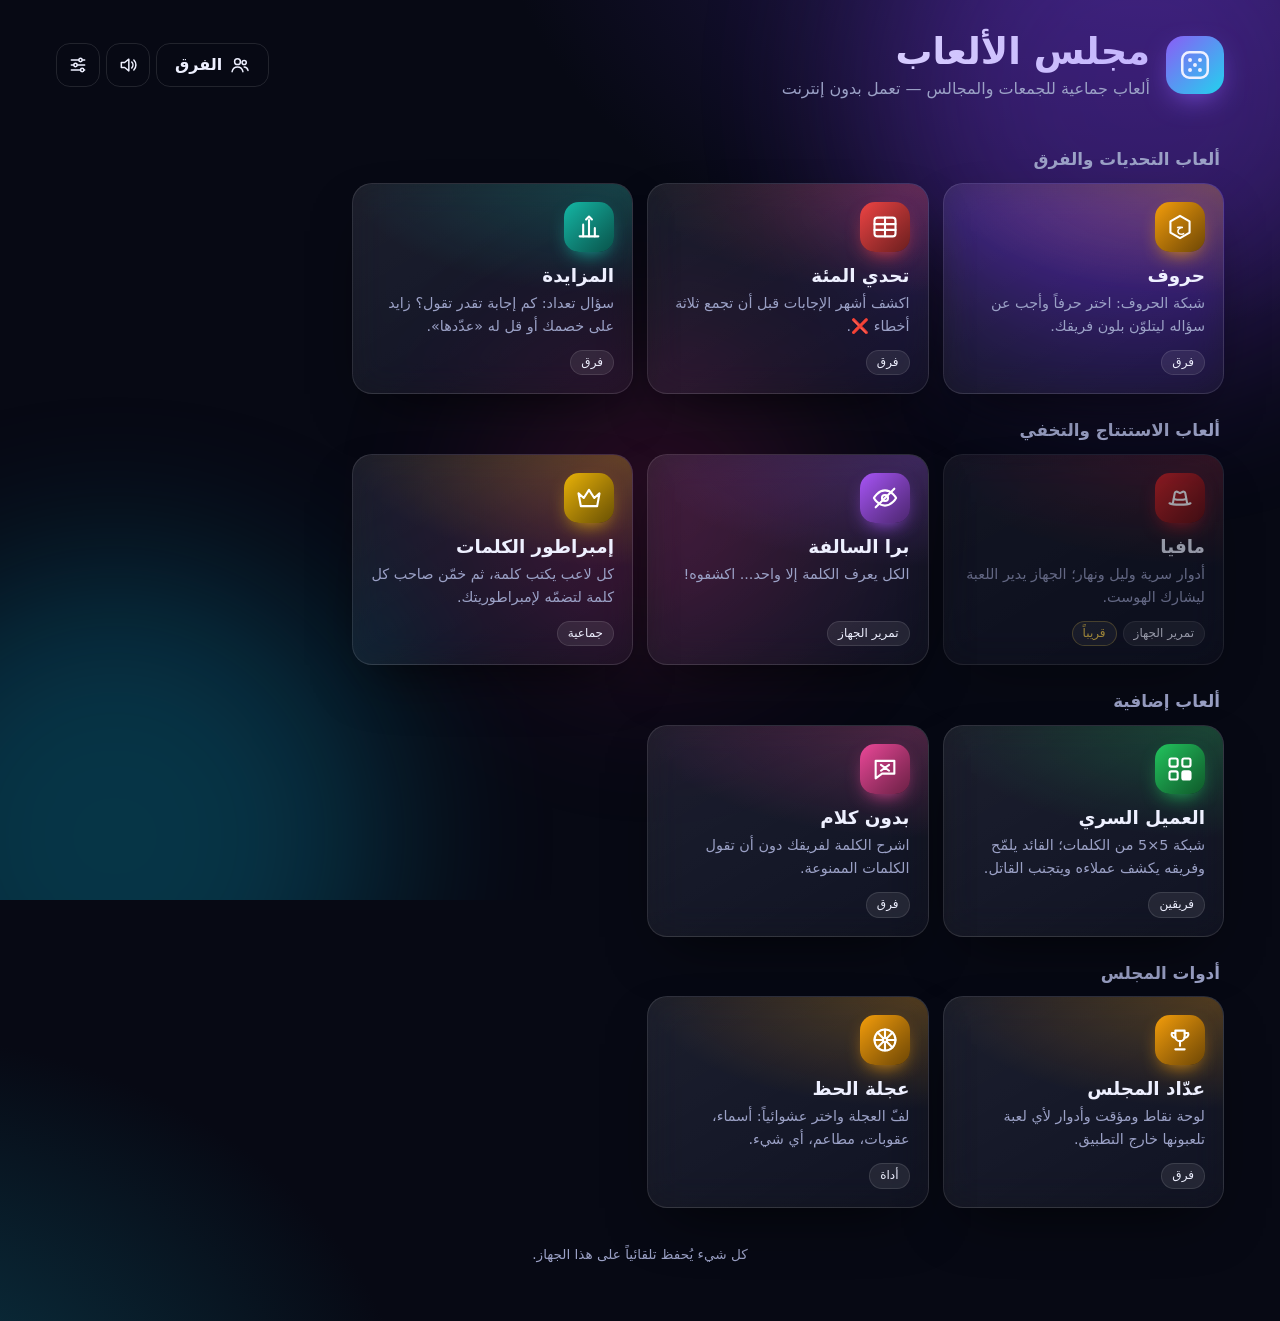
==== index.html @ de4f0d35 "المرحلة 10: التلميع النهائي — دمج كل الألعاب، PWA للعمل بدون إنترنت، أيقونات، حذف تحدي الصور، README" ====
<!doctype html>
<html lang="ar" dir="rtl">
<head>
<meta charset="utf-8">
<meta name="viewport" content="width=device-width,initial-scale=1,viewport-fit=cover">
<meta name="theme-color" content="#070914">
<title>مجلس الألعاب</title>
<link rel="manifest" href="manifest.webmanifest">
<link rel="icon" type="image/svg+xml" href="icons/icon.svg">
<link rel="apple-touch-icon" href="icons/apple-touch-icon.png">
<meta name="apple-mobile-web-app-capable" content="yes">
<meta name="mobile-web-app-capable" content="yes">
<meta name="apple-mobile-web-app-title" content="مجلس الألعاب">
<meta name="apple-mobile-web-app-status-bar-style" content="black-translucent">
<link rel="stylesheet" href="css/style.css">
</head>
<body>
<div class="bg" aria-hidden="true"><span class="blob b1"></span><span class="blob b2"></span><span class="blob b3"></span></div>
<main id="view"></main>
<div id="modals"></div>
<div id="toasts" aria-live="polite"></div>
<noscript><p style="padding:24px">يجب تفعيل JavaScript لتشغيل مجلس الألعاب.</p></noscript>

<!-- النواة: الترتيب مهم -->
<script src="js/core/utils.js"></script>
<script src="js/core/icons.js"></script>
<script src="js/core/store.js"></script>
<script src="js/core/audio.js"></script>
<script src="js/core/ui.js"></script>
<script src="js/core/bank.js"></script>
<script src="js/core/timer.js"></script>
<script src="js/core/teams.js"></script>
<script src="js/core/registry.js"></script>

<!-- البيانات (js/data) ثم الألعاب: الكتالوج أولاً ثم ملف كل لعبة -->
<script src="js/games/catalog.js"></script>
<script src="js/games/counter.js"></script>
<script src="js/data/huroof.js"></script>
<script src="js/data/huroof-1.js"></script>
<script src="js/data/huroof-2.js"></script>
<script src="js/data/huroof-3.js"></script>
<script src="js/data/huroof-4.js"></script>
<script src="js/data/huroof-5.js"></script>
<script src="js/data/huroof-6.js"></script>
<script src="js/games/huroof.js"></script>
<script src="js/data/feud.js"></script>
<script src="js/games/feud.js"></script>
<script src="js/data/codenames.js"></script>
<script src="js/games/codenames.js"></script>
<script src="js/games/emperor.js"></script>
<script src="js/data/outsider.js"></script>
<script src="js/games/outsider.js"></script>
<script src="js/data/taboo.js"></script>
<script src="js/games/taboo.js"></script>
<script src="js/data/bid.js"></script>
<script src="js/games/bid.js"></script>
<script src="js/games/wheel.js"></script>

<!-- التشغيل: دائماً في الأخير -->
<script src="js/app.js"></script>
</body>
</html>
---- css/style.css ----
/* ===== مجلس الألعاب — تصميم داكن زجاجي، RTL ===== */
:root {
  --bg: #070914; --glass: rgba(255,255,255,.045); --glass-2: rgba(255,255,255,.09);
  --brd: rgba(255,255,255,.11); --brd-2: rgba(255,255,255,.22);
  --text: #eef0ff; --muted: #9ba1c6; --accent: #8b5cf6; --accent-2: #22d3ee;
  --danger: #f43f5e; --ok: #22c55e; --warn: #f59e0b;
  --r: 20px; --r-sm: 12px; --shadow: 0 24px 60px -24px rgba(0,0,0,.75);
  --blur: saturate(160%) blur(18px); --ease: cubic-bezier(.2,.8,.2,1);
  font-family: "Segoe UI", "Noto Kufi Arabic", "Noto Sans Arabic", "Geeza Pro", Tahoma, system-ui, sans-serif;
  color-scheme: dark;
}
* { box-sizing: border-box; }
html, body { margin: 0; min-height: 100%; }
body {
  background: radial-gradient(1100px 760px at 90% -10%, #2a1b5c 0%, transparent 60%),
              radial-gradient(900px 700px at -10% 110%, #0b3a4a 0%, transparent 60%), var(--bg);
  color: var(--text); line-height: 1.6; overflow-x: hidden; -webkit-tap-highlight-color: transparent;
}
h1, h2, h3 { margin: 0; line-height: 1.3; }
p { margin: 0; }
.muted { color: var(--muted); }
.small { font-size: .85rem; }
.row { display: flex; gap: 10px; align-items: center; }
.wrap { flex-wrap: wrap; }
.ic { width: 1.25em; height: 1.25em; flex: none; }

/* خلفية متحركة */
.bg { position: fixed; inset: 0; z-index: -1; overflow: hidden; pointer-events: none; }
.blob { position: absolute; width: 42vmax; height: 42vmax; border-radius: 50%; filter: blur(90px); opacity: .32; animation: float 24s var(--ease) infinite alternate; }
.b1 { background: #7c3aed; top: -14vmax; right: -10vmax; }
.b2 { background: #0891b2; bottom: -16vmax; left: -12vmax; animation-delay: -8s; }
.b3 { background: #db2777; top: 38%; left: 38%; width: 26vmax; height: 26vmax; opacity: .16; animation-delay: -14s; }
@keyframes float { to { transform: translate(5vmax, 4vmax) scale(1.12); } }

#view { max-width: 1200px; margin: 0 auto; padding: max(16px, env(safe-area-inset-top)) 16px 56px; }
.view { animation: viewIn .45s var(--ease); }
@keyframes viewIn { from { opacity: 0; transform: translateY(14px); } }

.glass {
  background: linear-gradient(150deg, var(--glass-2), var(--glass));
  border: 1px solid var(--brd); border-radius: var(--r);
  backdrop-filter: var(--blur); -webkit-backdrop-filter: var(--blur); box-shadow: var(--shadow);
}

/* أزرار */
.btn {
  display: inline-flex; align-items: center; justify-content: center; gap: 8px;
  min-height: 44px; padding: 0 18px; border-radius: 14px; border: 1px solid var(--brd);
  background: rgba(255,255,255,.07); color: var(--text); font: inherit; font-weight: 600; cursor: pointer;
  transition: transform .15s var(--ease), background .2s, border-color .2s, box-shadow .2s; user-select: none;
}
.btn:hover { background: rgba(255,255,255,.12); border-color: var(--brd-2); }
.btn:active { transform: scale(.96); }
.btn:focus-visible, .input:focus-visible, .switch:focus-visible { outline: 2px solid var(--accent-2); outline-offset: 2px; }
.btn.primary { background: linear-gradient(135deg, var(--accent), #6366f1); border-color: transparent; box-shadow: 0 8px 24px -10px var(--accent); }
.btn.primary:hover { filter: brightness(1.1); }
.btn.danger { background: linear-gradient(135deg, var(--danger), #be123c); border-color: transparent; }
.btn.ghost { background: transparent; }
.btn.ghost:hover { background: rgba(255,255,255,.08); }
.danger-text { color: #fda4af; }
.btn.icon { padding: 0; width: 44px; }
.btn.sm { min-height: 36px; }
.btn.icon.sm { width: 36px; border-radius: 11px; }
.btn[disabled] { opacity: .45; pointer-events: none; }

/* حقول */
.input {
  width: 100%; min-height: 44px; padding: 0 14px; border-radius: 12px; border: 1px solid var(--brd);
  background: rgba(0,0,0,.25); color: var(--text); font: inherit; transition: border-color .2s;
}
.input:focus { border-color: var(--accent); outline: none; }
select.input, .move-select { cursor: pointer; }
option { background: #151832; color: var(--text); }
.field { display: flex; align-items: center; justify-content: space-between; gap: 14px; padding: 12px 0; border-bottom: 1px solid var(--brd); }
.field-label { display: flex; flex-direction: column; }
.stepper { display: flex; align-items: center; gap: 6px; }
.input.num { width: 84px; text-align: center; padding: 0 6px; -moz-appearance: textfield; }
.input.num::-webkit-inner-spin-button { -webkit-appearance: none; }
.range { width: 160px; accent-color: var(--accent); }
.switch { width: 54px; height: 30px; border-radius: 30px; border: 1px solid var(--brd); background: rgba(255,255,255,.1); position: relative; cursor: pointer; transition: background .25s; flex: none; }
.switch span { position: absolute; top: 3px; right: 3px; width: 22px; height: 22px; border-radius: 50%; background: #fff; transition: transform .25s var(--ease); }
.switch.on { background: var(--accent); }
.switch.on span { transform: translateX(-24px); }

/* الرئيسية */
.hero { display: flex; align-items: center; gap: 16px; padding: 12px 0 22px; flex-wrap: wrap; }
.brand-mark { width: 58px; height: 58px; border-radius: 18px; display: grid; place-items: center; background: linear-gradient(135deg, var(--accent), var(--accent-2)); box-shadow: 0 10px 30px -10px var(--accent); }
.brand-mark .ic { width: 34px; height: 34px; }
.hero-text { flex: 1; min-width: 200px; }
.hero h1 { font-size: clamp(1.6rem, 4vw, 2.3rem); background: linear-gradient(90deg, #fff, #c4b5fd); -webkit-background-clip: text; background-clip: text; color: transparent; }
.hero-actions { display: flex; gap: 6px; }

.resume { display: flex; align-items: center; gap: 14px; padding: 14px 16px; margin-bottom: 8px; flex-wrap: wrap; border-color: color-mix(in srgb, var(--gc) 55%, transparent); animation: glow 2.6s ease-in-out infinite; }
@keyframes glow { 50% { box-shadow: 0 0 0 1px color-mix(in srgb, var(--gc) 40%, transparent), 0 10px 40px -12px var(--gc); } }
.resume-icon { width: 46px; height: 46px; border-radius: 14px; display: grid; place-items: center; background: color-mix(in srgb, var(--gc) 30%, transparent); color: #fff; }
.resume-icon .ic { width: 26px; height: 26px; }
.resume-text { flex: 1; display: flex; flex-direction: column; min-width: 140px; }
.resume-text small { color: var(--muted); }
.resume-text b { font-size: 1.15rem; }
.resume-actions { display: flex; gap: 8px; }

.cat-title { font-size: 1.05rem; color: var(--muted); margin: 26px 4px 12px; font-weight: 600; }
.game-grid { display: grid; grid-template-columns: repeat(auto-fill, minmax(250px, 1fr)); gap: 14px; }
.game-card {
  position: relative; display: flex; flex-direction: column; gap: 12px; padding: 18px; text-align: right;
  color: var(--text); font: inherit; cursor: pointer; overflow: hidden;
  transition: transform .25s var(--ease), border-color .25s, box-shadow .25s;
}
.game-card::before { content: ""; position: absolute; inset: 0; background: radial-gradient(400px 160px at 100% 0%, color-mix(in srgb, var(--gc) 26%, transparent), transparent 70%); pointer-events: none; }
.game-card:hover { transform: translateY(-4px); border-color: color-mix(in srgb, var(--gc) 60%, transparent); box-shadow: 0 20px 50px -20px var(--gc); }
.game-card.soon { opacity: .62; }
.game-card.soon:hover { transform: none; box-shadow: var(--shadow); }
.game-card.is-active { border-color: var(--gc); }
.gc-icon { width: 50px; height: 50px; border-radius: 15px; display: grid; place-items: center; background: linear-gradient(135deg, var(--gc), color-mix(in srgb, var(--gc) 45%, #000)); box-shadow: 0 8px 20px -8px var(--gc); position: relative; }
.gc-icon .ic { width: 28px; height: 28px; color: #fff; }
.gc-body { position: relative; }
.gc-body h3 { font-size: 1.15rem; margin-bottom: 4px; }
.gc-body p { color: var(--muted); font-size: .9rem; }
.gc-tags { display: flex; gap: 6px; margin-top: auto; position: relative; }
.tag { font-size: .75rem; padding: 2px 10px; border-radius: 20px; background: rgba(255,255,255,.08); border: 1px solid var(--brd); }
.tag.soon { color: #fcd34d; border-color: rgba(252,211,77,.35); }
.tag.live { color: #86efac; border-color: rgba(134,239,172,.4); }
.foot { text-align: center; margin-top: 36px; font-size: .85rem; }

/* غلاف اللعبة */
.game-bar { display: flex; align-items: center; gap: 10px; padding: 8px; position: sticky; top: 8px; z-index: 20; margin-bottom: 16px; }
.gb-title { display: flex; align-items: center; gap: 10px; flex: 1; min-width: 0; }
.gb-title b { font-size: 1.1rem; white-space: nowrap; overflow: hidden; text-overflow: ellipsis; }
.gb-icon { width: 36px; height: 36px; border-radius: 11px; display: grid; place-items: center; background: var(--gc); flex: none; }
.gb-icon .ic { color: #fff; }
.gb-actions { display: flex; gap: 4px; }
.notice { padding: 28px; text-align: center; display: flex; flex-direction: column; align-items: center; gap: 14px; }

/* النوافذ */
.modal-backdrop { position: fixed; inset: 0; z-index: 100; display: grid; place-items: center; padding: 16px; background: rgba(3,4,12,.6); backdrop-filter: blur(6px); -webkit-backdrop-filter: blur(6px); opacity: 0; transition: opacity .25s; }
.modal-backdrop.show { opacity: 1; }
.modal { width: min(560px, 100%); max-height: calc(100dvh - 32px); display: flex; flex-direction: column; background: linear-gradient(150deg, rgba(30,32,62,.92), rgba(16,18,38,.92)); transform: translateY(16px) scale(.97); transition: transform .3s var(--ease); }
.modal-backdrop.show .modal { transform: none; }
.modal.sm { width: min(420px, 100%); }
.modal.lg { width: min(920px, 100%); }
.modal-head { display: flex; align-items: center; justify-content: space-between; gap: 10px; padding: 14px 18px 8px; }
.modal-head h3 { font-size: 1.15rem; }
.modal-body { padding: 6px 18px 16px; overflow-y: auto; }
.modal-foot { display: flex; gap: 8px; justify-content: flex-start; padding: 12px 18px 16px; border-top: 1px solid var(--brd); }
.confirm-msg { font-size: 1.02rem; }
.danger-zone { display: flex; align-items: center; justify-content: space-between; gap: 14px; margin-top: 16px; padding: 14px; border-radius: 14px; border: 1px solid rgba(244,63,94,.35); background: rgba(244,63,94,.07); }
.danger-zone.soft { border-color: rgba(255,255,255,.14); background: rgba(255,255,255,.04); }

/* تنبيهات */
#toasts { position: fixed; bottom: max(18px, env(safe-area-inset-bottom)); left: 50%; transform: translateX(-50%); z-index: 300; display: flex; flex-direction: column; gap: 8px; align-items: center; pointer-events: none; }
.toast { padding: 10px 18px; border-radius: 14px; background: rgba(24,26,52,.95); border: 1px solid var(--brd); box-shadow: var(--shadow); opacity: 0; transform: translateY(10px); transition: all .3s var(--ease); }
.toast.show { opacity: 1; transform: none; }
.toast.error { border-color: rgba(244,63,94,.6); }

/* إدارة الفرق */
.hint { padding: 10px 14px; border-radius: 12px; background: rgba(139,92,246,.12); border: 1px solid rgba(139,92,246,.35); margin-bottom: 12px; }
.hint.warn { background: rgba(245,158,11,.1); border-color: rgba(245,158,11,.4); }
.team-grid { display: grid; grid-template-columns: repeat(auto-fill, minmax(250px, 1fr)); gap: 12px; margin-bottom: 14px; }
.team-card { border-radius: 16px; padding: 12px; border: 1px solid color-mix(in srgb, var(--tc) 45%, transparent); background: linear-gradient(160deg, color-mix(in srgb, var(--tc) 16%, transparent), rgba(255,255,255,.02)); transition: box-shadow .2s, transform .2s; }
.team-card.drop { box-shadow: 0 0 0 2px var(--tc); transform: scale(1.01); }
.team-head { display: flex; gap: 8px; align-items: center; }
.swatch { position: relative; width: 40px; height: 40px; border-radius: 12px; background: var(--tc); flex: none; cursor: pointer; border: 2px solid rgba(255,255,255,.35); }
.swatch input { position: absolute; inset: 0; opacity: 0; width: 100%; height: 100%; cursor: pointer; }
.team-name { font-weight: 700; }
.color-dots { display: flex; gap: 6px; flex-wrap: wrap; margin: 10px 0; }
.dot { width: 22px; height: 22px; border-radius: 50%; border: 2px solid transparent; cursor: pointer; padding: 0; transition: transform .15s; }
.dot:hover { transform: scale(1.15); }
.dot.on { border-color: #fff; }
.players { display: flex; flex-wrap: wrap; gap: 6px; min-height: 34px; margin-bottom: 10px; }
.player-chip { display: inline-flex; align-items: center; gap: 4px; padding: 3px 4px 3px 10px; padding-inline-start: 12px; border-radius: 20px; background: rgba(0,0,0,.3); border: 1px solid var(--brd); cursor: grab; animation: viewIn .25s var(--ease); }
.player-chip .x { background: none; border: 0; color: var(--muted); cursor: pointer; display: grid; place-items: center; padding: 2px; }
.player-chip .x:hover { color: var(--danger); }
.move-select { background: rgba(255,255,255,.08); color: var(--text); border: 1px solid var(--brd); border-radius: 10px; font: inherit; font-size: .75rem; padding: 2px 4px; }
.empty { color: var(--muted); font-size: .85rem; }
.add-row { display: flex; gap: 6px; }

/* لوحة النقاط */
.scoreboard { display: grid; grid-template-columns: repeat(auto-fit, minmax(180px, 1fr)); gap: 12px; }
.score-card { padding: 16px; text-align: center; position: relative; overflow: hidden; transition: transform .3s var(--ease), box-shadow .3s; }
.score-card::after { content: ""; position: absolute; inset: 0 0 auto 0; height: 5px; background: var(--tc); }
.score-card.active { transform: translateY(-4px); border-color: var(--tc); box-shadow: 0 18px 44px -18px var(--tc); }
.sc-name { font-weight: 700; font-size: 1.1rem; }
.sc-score { font-size: clamp(2.4rem, 7vw, 3.6rem); font-weight: 800; line-height: 1.15; font-variant-numeric: tabular-nums; }
.sc-btns { display: flex; gap: 8px; justify-content: center; }
.sc-players { color: var(--muted); font-size: .8rem; margin-top: 8px; }

/* المؤقت */
.timer { display: flex; align-items: center; gap: 10px; }
.t-face { position: relative; width: 78px; height: 78px; }
.t-ring { width: 100%; height: 100%; transform: rotate(-90deg); }
.t-ring circle { fill: none; stroke-width: 5; }
.t-bg { stroke: rgba(255,255,255,.1); }
.t-fg { stroke: var(--accent-2); stroke-linecap: round; transition: stroke-dashoffset .2s linear, stroke .3s; }
.t-text { position: absolute; inset: 0; display: grid; place-items: center; font-weight: 800; font-size: 1.15rem; font-variant-numeric: tabular-nums; direction: ltr; }
.t-btns { display: flex; flex-direction: column; gap: 4px; }
.timer.warn .t-fg { stroke: var(--warn); }
.timer.warn .t-text { color: var(--warn); animation: pulse .5s ease-in-out infinite alternate; }
.timer.ended .t-fg { stroke: var(--danger); }
.timer.ended .t-text { color: var(--danger); }
@keyframes pulse { to { transform: scale(1.12); } }

/* عدّاد المجلس */
.counter-top { display: flex; align-items: center; justify-content: space-between; gap: 16px; padding: 14px 18px; margin-bottom: 14px; flex-wrap: wrap; }
.turn-info { display: flex; flex-direction: column; }
.turn-team { font-size: 1.2rem; }
.turn-team b { color: var(--tc); }

/* ملء الشاشة */
.pseudo-fs { position: fixed !important; inset: 0; z-index: 90; overflow: auto; background: var(--bg); }
.lightbox { position: fixed; inset: 0; z-index: 250; background: rgba(0,0,0,.94); display: grid; place-items: center; animation: viewIn .25s var(--ease); }
.lb-content { max-width: 100%; max-height: 100%; padding: 16px; display: grid; place-items: center; }
.lb-content img, .lb-content svg { max-width: 96vw; max-height: 92vh; object-fit: contain; }
.lb-close { position: absolute; top: 14px; left: 14px; z-index: 2; }

/* الجوال */
@media (max-width: 640px) {
  .gb-actions .btn span { display: none; }
  .gb-actions .btn:not(.icon) { padding: 0; width: 44px; }
  .resume-actions { width: 100%; }
  .resume-actions .btn { flex: 1; }
  .hero-actions { width: 100%; justify-content: flex-start; }
  .danger-zone { flex-direction: column; align-items: stretch; }
}
@media (prefers-reduced-motion: reduce) {
  *, *::before, *::after { animation: none !important; transition: none !important; }
}

/* ===== حروف ===== */
.hx-top { display: flex; align-items: center; justify-content: space-between; gap: 12px; padding: 12px 16px; margin-bottom: 10px; flex-wrap: wrap; }
.hx-counts { display: flex; flex-wrap: wrap; gap: 8px; align-items: center; }
.hx-chip { display: inline-flex; align-items: center; gap: 6px; padding: 3px 12px; border-radius: 999px; border: 1px solid var(--tc); background: var(--glass-2); font-weight: 600; }
.hx-chip i { width: 10px; height: 10px; border-radius: 50%; background: var(--tc); }
.hx-guide { text-align: center; margin: 0 0 6px; }
.hx-wrap { display: flex; justify-content: center; margin: 6px 0 22px; }
.hx-board {
  --w: clamp(38px, min(calc((100vw - 80px) / (var(--cols) + .5)), calc((100vh - 300px) / var(--vf))), 124px);
  --hh: calc(var(--w) * 1.1547); --g: 5px;
  padding: 16px 20px; border-radius: 22px; transition: border-color .3s;
}
.hx-board.two { border-top: 7px solid var(--t1); border-bottom: 7px solid var(--t1); border-left: 7px solid var(--t2); border-right: 7px solid var(--t2); }
.hx-row { display: flex; gap: var(--g); margin-bottom: calc(var(--hh) * -.25 + var(--g)); }
.hx-row:last-child { margin-bottom: 0; }
.hx-row.odd { margin-inline-start: calc(var(--w) / 2 + var(--g) / 2); }
.hx, .hx-big { clip-path: polygon(50% 0, 100% 25%, 100% 75%, 50% 100%, 0 75%, 0 25%); }
.hx {
  position: relative; width: var(--w); height: var(--hh); flex: none; border: 0; padding: 0; cursor: pointer; font: inherit;
  background: var(--brd-2); display: grid; place-items: center; transition: transform .2s var(--ease), filter .2s;
}
.hx::before {
  content: ''; position: absolute; inset: 2px; clip-path: inherit; transition: background .35s var(--ease);
  background: var(--fill, linear-gradient(160deg, #2a2e56, #14162b));
}
.hx span { position: relative; font-weight: 800; font-size: calc(var(--w) * .42); color: var(--fg, var(--text)); }
.hx:hover, .hx:focus-visible { transform: scale(1.07); filter: brightness(1.18); outline: none; }
.hx.owned { background: rgba(255,255,255,.55); }
.hx-sub { text-align: center; margin-bottom: 10px; font-size: 1.05rem; color: var(--muted); }
.hx-q { display: grid; gap: 14px; justify-items: center; text-align: center; }
.hx-big { width: 84px; height: 97px; display: grid; place-items: center; font-size: 2.6rem; font-weight: 800;
  background: var(--fill, linear-gradient(160deg, var(--accent), var(--accent-2))); color: var(--fg, #fff); transition: background .3s; }
.hx-cat { font-size: .8rem; padding: 2px 12px; border-radius: 999px; background: var(--glass-2); border: 1px solid var(--brd-2); color: var(--muted); margin-bottom: -6px; }
.hx-qtext { font-size: clamp(1.15rem, 2.8vw, 1.7rem); font-weight: 600; line-height: 1.7; max-width: 34ch; }
.hx-ans b { display: block; font-size: 1.45rem; color: var(--accent-2); animation: hxIn .35s var(--ease); }
.hx-tools { justify-content: center; }
.hx-pick { display: grid; gap: 8px; width: 100%; }
.hx-teams { display: flex; flex-wrap: wrap; gap: 8px; justify-content: center; }
.hx-teams.col { flex-direction: column; }
.hx-team { border-color: transparent; font-weight: 700; min-width: 110px; justify-content: center; }
.hx-team.on { outline: 3px solid #fff; outline-offset: 2px; }
@keyframes hxIn { from { opacity: 0; transform: translateY(6px); } to { opacity: 1; transform: none; } }
/* ===== تحدي المئة ===== */
.fd-top { display: flex; align-items: center; justify-content: space-between; gap: 12px; padding: 12px 16px; margin-bottom: 10px; flex-wrap: wrap; }
.fd-mult { padding: 2px 12px; border-radius: 999px; background: linear-gradient(135deg, var(--warn), #ef4444); font-weight: 800; }
.fd-pool b { font-size: 1.3rem; color: var(--accent-2); font-variant-numeric: tabular-nums; }
.fd-turn { display: flex; align-items: center; justify-content: center; gap: 10px; flex-wrap: wrap; margin-bottom: 12px; }
.fd-team { border-color: transparent; font-weight: 700; min-width: 100px; opacity: .55; }
.fd-team.on { opacity: 1; outline: 3px solid #fff; outline-offset: 2px; }
.fd-strikes { display: flex; gap: 6px; }
.fd-strikes span { width: 38px; height: 38px; display: grid; place-items: center; border-radius: 10px; border: 2px solid var(--brd-2); color: var(--brd-2); font-weight: 900; font-size: 1.2rem; }
.fd-strikes span.on { border-color: var(--danger); color: #fff; background: var(--danger); animation: hxIn .3s var(--ease); }
.fd-q { padding: 18px 20px; text-align: center; margin-bottom: 14px; border-top: 4px solid var(--tc); }
.fd-q p { font-size: clamp(1.2rem, 3vw, 1.9rem); font-weight: 700; }
.fd-board { display: grid; gap: 10px; max-width: 860px; margin: 0 auto 16px; }
.fd-board.cols2 { grid-template-columns: repeat(2, 1fr); grid-auto-flow: column; grid-template-rows: repeat(var(--rows), auto); }
.fd-card { height: 64px; padding: 0; border: 0; background: none; cursor: pointer; perspective: 800px; font: inherit; color: var(--text); }
.fd-in { position: relative; width: 100%; height: 100%; transition: transform .55s var(--ease); transform-style: preserve-3d; }
.fd-card.open .fd-in { transform: rotateX(180deg); }
.fd-front, .fd-back { position: absolute; inset: 0; display: flex; align-items: center; border-radius: 14px; backface-visibility: hidden; -webkit-backface-visibility: hidden; padding: 0 16px; gap: 10px; }
.fd-front { justify-content: center; background: linear-gradient(160deg, #2b2f5e, #161a36); border: 1px solid var(--brd-2); }
.fd-n { width: 38px; height: 38px; border-radius: 50%; display: grid; place-items: center; font-weight: 800; background: linear-gradient(135deg, var(--accent), #6366f1); }
.fd-peek { position: absolute; inset-inline-start: 12px; font-size: .78rem; color: var(--muted); opacity: .55; }
.fd-back { transform: rotateX(180deg); justify-content: space-between; background: linear-gradient(135deg, #0e7490, #1e3a8a); border: 1px solid rgba(34,211,238,.5); font-weight: 700; font-size: 1.15rem; }
.fd-back b { min-width: 46px; text-align: center; padding: 4px 8px; border-radius: 10px; background: rgba(0,0,0,.3); font-variant-numeric: tabular-nums; }
.fd-card:hover .fd-front { filter: brightness(1.2); }
.fd-tools { display: flex; align-items: center; justify-content: center; gap: 14px; flex-wrap: wrap; margin-bottom: 22px; }
.fd-ctrl { justify-content: center; }
.fd-ctrl .btn.danger { min-width: 140px; font-size: 1.1rem; }
.fd-steal { display: grid; gap: 10px; justify-items: center; text-align: center; padding: 14px 18px; }
.fd-bigx { position: fixed; inset: 0; z-index: 400; display: grid; place-items: center; font-size: clamp(5rem, 18vw, 12rem); pointer-events: none; animation: fdX 1.1s var(--ease) forwards; }
@keyframes fdX { 0% { opacity: 0; transform: scale(2); } 20% { opacity: 1; transform: scale(1); } 75% { opacity: 1; } 100% { opacity: 0; transform: scale(.9); } }
@media (max-width: 640px) {
  .fd-board.cols2 { grid-template-columns: 1fr; grid-auto-flow: row; grid-template-rows: none; }
  .fd-card { height: 54px; }
  .fd-strikes span { width: 32px; height: 32px; }
}
.fd-teams { display: flex; flex-wrap: wrap; gap: 8px; justify-content: center; }
.fd-sub { text-align: center; margin-bottom: 10px; font-size: 1.05rem; color: var(--muted); }
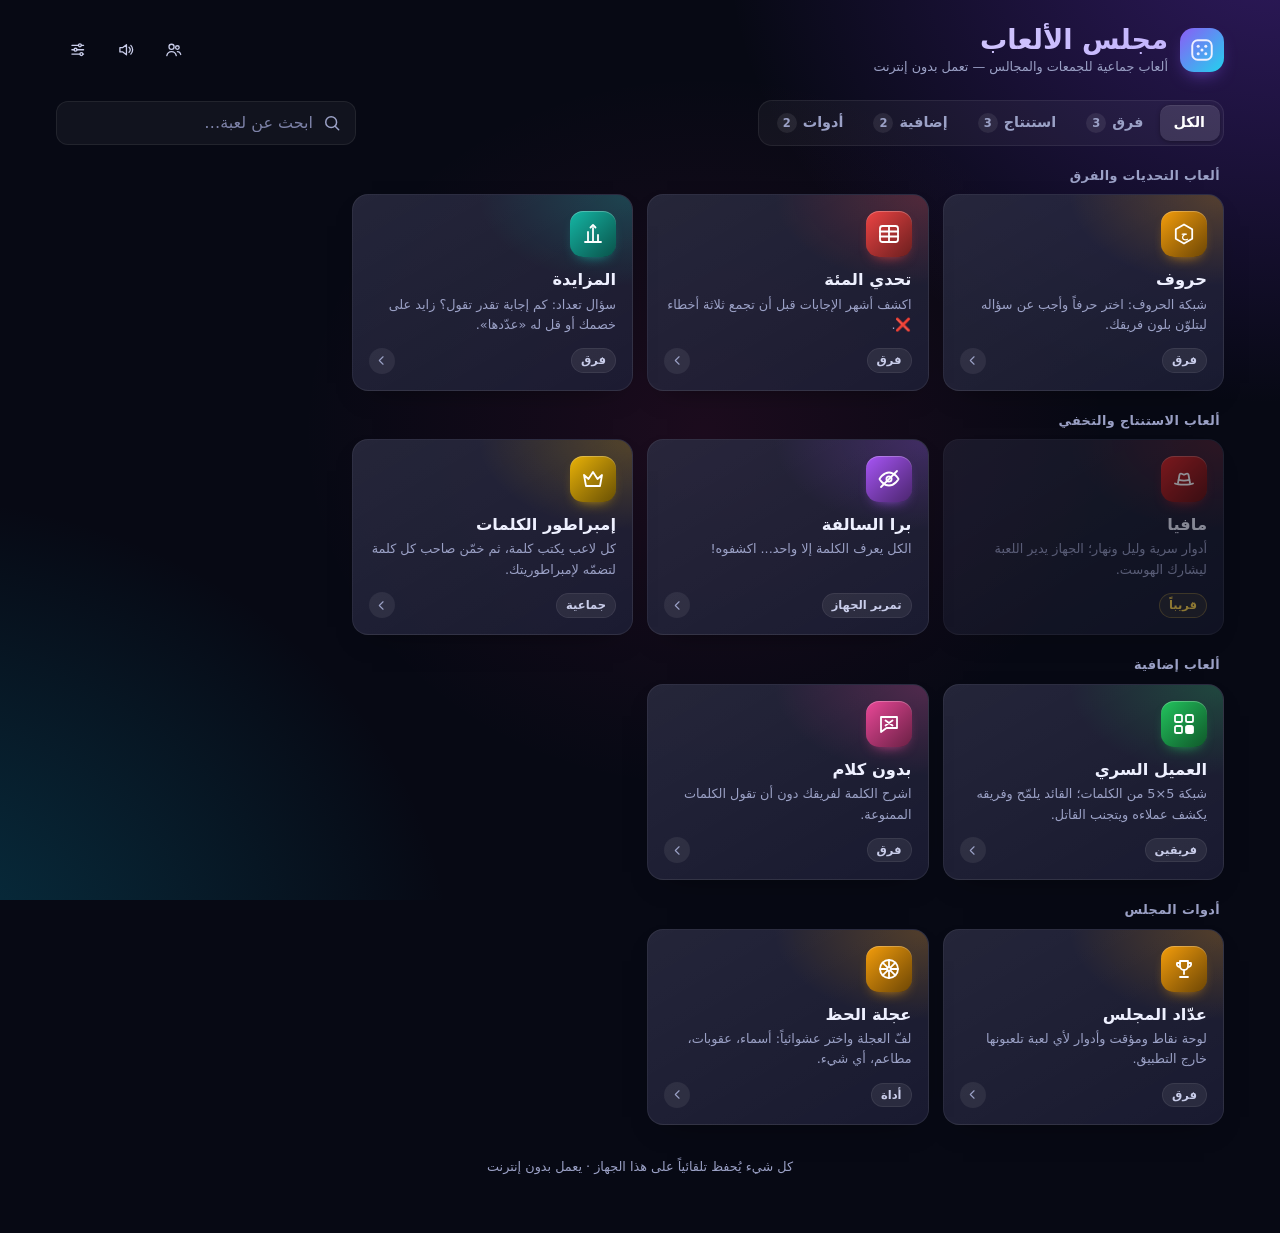
==== commit 6f4b3698: "Professional UI, huroof +700 questions, outsider teammates, rules.md - Phase 14: sliding-indicator t" ====
--- a/index.html
+++ b/index.html
@@ -42,6 +42,10 @@
 <script src="js/data/huroof-4.js"></script>
 <script src="js/data/huroof-5.js"></script>
 <script src="js/data/huroof-6.js"></script>
+<script src="js/data/huroof-7.js"></script>
+<script src="js/data/huroof-8.js"></script>
+<script src="js/data/huroof-9.js"></script>
+<script src="js/data/huroof-10.js"></script>
 <script src="js/games/huroof.js"></script>
 <script src="js/data/feud.js"></script>
 <script src="js/games/feud.js"></script>
--- a/css/style.css
+++ b/css/style.css
@@ -4,7 +4,8 @@
   --brd: rgba(255,255,255,.11); --brd-2: rgba(255,255,255,.22);
   --text: #eef0ff; --muted: #9ba1c6; --accent: #8b5cf6; --accent-2: #22d3ee;
   --danger: #f43f5e; --ok: #22c55e; --warn: #f59e0b;
-  --r: 20px; --r-sm: 12px; --shadow: 0 24px 60px -24px rgba(0,0,0,.75);
+  --r: 20px; --r-sm: 12px; --shadow: 0 12px 30px -20px rgba(0,0,0,.7);
+  --surface: rgba(22,24,48,.78); --surface-2: rgba(30,33,64,.92); --sep: rgba(255,255,255,.07); --fill: rgba(255,255,255,.045); --well: rgba(0,0,0,.28);
   --blur: saturate(160%) blur(18px); --ease: cubic-bezier(.2,.8,.2,1);
   font-family: "Segoe UI", "Noto Kufi Arabic", "Noto Sans Arabic", "Geeza Pro", Tahoma, system-ui, sans-serif;
   color-scheme: dark;
@@ -12,9 +13,9 @@
 * { box-sizing: border-box; }
 html, body { margin: 0; min-height: 100%; }
 body {
-  background: radial-gradient(1100px 760px at 90% -10%, #2a1b5c 0%, transparent 60%),
-              radial-gradient(900px 700px at -10% 110%, #0b3a4a 0%, transparent 60%), var(--bg);
+  background: var(--bg);
   color: var(--text); line-height: 1.6; overflow-x: hidden; -webkit-tap-highlight-color: transparent;
+  -webkit-font-smoothing: antialiased; -moz-osx-font-smoothing: grayscale; text-rendering: optimizeLegibility;
 }
 h1, h2, h3 { margin: 0; line-height: 1.3; }
 p { margin: 0; }
@@ -24,131 +25,213 @@
 .wrap { flex-wrap: wrap; }
 .ic { width: 1.25em; height: 1.25em; flex: none; }
 
-/* خلفية متحركة */
-.bg { position: fixed; inset: 0; z-index: -1; overflow: hidden; pointer-events: none; }
-.blob { position: absolute; width: 42vmax; height: 42vmax; border-radius: 50%; filter: blur(90px); opacity: .32; animation: float 24s var(--ease) infinite alternate; }
-.b1 { background: #7c3aed; top: -14vmax; right: -10vmax; }
-.b2 { background: #0891b2; bottom: -16vmax; left: -12vmax; animation-delay: -8s; }
-.b3 { background: #db2777; top: 38%; left: 38%; width: 26vmax; height: 26vmax; opacity: .16; animation-delay: -14s; }
-@keyframes float { to { transform: translate(5vmax, 4vmax) scale(1.12); } }
-
-#view { max-width: 1200px; margin: 0 auto; padding: max(16px, env(safe-area-inset-top)) 16px 56px; }
-.view { animation: viewIn .45s var(--ease); }
-@keyframes viewIn { from { opacity: 0; transform: translateY(14px); } }
+/* خلفية ثابتة (تدرجات بدون تمويه أو حركة = تمرير سلس) */
+.bg { position: fixed; inset: 0; z-index: -1; pointer-events: none;
+  background: radial-gradient(70vmax 60vmax at 100% -8%, rgba(124,58,237,.34), transparent 62%),
+              radial-gradient(70vmax 60vmax at -8% 108%, rgba(8,145,178,.30), transparent 62%),
+              radial-gradient(45vmax 40vmax at 55% 48%, rgba(219,39,119,.10), transparent 70%), var(--bg); }
+.blob { display: none; }
+
+#view { max-width: 1200px; margin: 0 auto; padding: max(12px, env(safe-area-inset-top)) max(16px, env(safe-area-inset-right)) 56px max(16px, env(safe-area-inset-left)); }
+.view { animation: viewIn .3s var(--ease); }
+@keyframes viewIn { from { opacity: 0; transform: translateY(8px); } }
 
 .glass {
-  background: linear-gradient(150deg, var(--glass-2), var(--glass));
-  border: 1px solid var(--brd); border-radius: var(--r);
-  backdrop-filter: var(--blur); -webkit-backdrop-filter: var(--blur); box-shadow: var(--shadow);
-}
-
-/* أزرار */
+  background: linear-gradient(150deg, rgba(255,255,255,.075), rgba(255,255,255,.03)), var(--surface);
+  border: 1px solid var(--brd); border-radius: var(--r); box-shadow: var(--shadow);
+}
+
+/* أزرار: أساسي / ثانوي / شفاف / خطر — ارتفاع 44 (و36 للصغير) */
 .btn {
   display: inline-flex; align-items: center; justify-content: center; gap: 8px;
-  min-height: 44px; padding: 0 18px; border-radius: 14px; border: 1px solid var(--brd);
-  background: rgba(255,255,255,.07); color: var(--text); font: inherit; font-weight: 600; cursor: pointer;
-  transition: transform .15s var(--ease), background .2s, border-color .2s, box-shadow .2s; user-select: none;
-}
-.btn:hover { background: rgba(255,255,255,.12); border-color: var(--brd-2); }
-.btn:active { transform: scale(.96); }
-.btn:focus-visible, .input:focus-visible, .switch:focus-visible { outline: 2px solid var(--accent-2); outline-offset: 2px; }
-.btn.primary { background: linear-gradient(135deg, var(--accent), #6366f1); border-color: transparent; box-shadow: 0 8px 24px -10px var(--accent); }
-.btn.primary:hover { filter: brightness(1.1); }
-.btn.danger { background: linear-gradient(135deg, var(--danger), #be123c); border-color: transparent; }
+  min-height: 44px; padding: 0 18px; border-radius: 12px; border: 1px solid rgba(255,255,255,.12);
+  background: rgba(255,255,255,.07); color: var(--text); font: inherit; font-size: .95rem; font-weight: 600; cursor: pointer;
+  transition: transform .15s var(--ease), background .15s, border-color .15s, color .15s, box-shadow .15s, filter .15s; user-select: none;
+}
+.btn .ic { width: 1.15em; height: 1.15em; }
+@media (hover: hover) { .btn:hover { background: rgba(255,255,255,.11); border-color: var(--brd-2); } }
+.btn:active { transform: scale(.97); }
+.btn:focus-visible, .input:focus-visible, .switch:focus-visible, .tab:focus-visible, .seg-btn:focus-visible, .game-card:focus-visible { outline: 2px solid var(--accent-2); outline-offset: 2px; }
+.btn.primary { background: var(--accent); border-color: transparent; color: #fff; box-shadow: inset 0 1px 0 rgba(255,255,255,.2), 0 6px 18px -8px rgba(139,92,246,.9); }
+@media (hover: hover) { .btn.primary:hover { background: var(--accent); filter: brightness(1.1); } }
+.btn.danger { background: var(--danger); border-color: transparent; color: #fff; box-shadow: inset 0 1px 0 rgba(255,255,255,.2); }
+@media (hover: hover) { .btn.danger:hover { background: var(--danger); filter: brightness(1.1); } }
 .btn.ghost { background: transparent; }
-.btn.ghost:hover { background: rgba(255,255,255,.08); }
-.danger-text { color: #fda4af; }
+@media (hover: hover) { .btn.ghost:hover { background: rgba(255,255,255,.07); } }
+.btn.icon.ghost { border-color: transparent; color: #c9cdea; }
+@media (hover: hover) { .btn.icon.ghost:hover { color: var(--text); } }
+.danger-text { color: #fb7185; }
+.btn.ghost.danger-text { border-color: transparent; }
+@media (hover: hover) { .btn.ghost.danger-text:hover { background: rgba(244,63,94,.12); } }
 .btn.icon { padding: 0; width: 44px; }
-.btn.sm { min-height: 36px; }
-.btn.icon.sm { width: 36px; border-radius: 11px; }
+.btn.sm { min-height: 36px; padding: 0 14px; font-size: .88rem; border-radius: 10px; }
+.btn.icon.sm { width: 36px; padding: 0; }
 .btn[disabled] { opacity: .45; pointer-events: none; }
 
 /* حقول */
 .input {
-  width: 100%; min-height: 44px; padding: 0 14px; border-radius: 12px; border: 1px solid var(--brd);
-  background: rgba(0,0,0,.25); color: var(--text); font: inherit; transition: border-color .2s;
-}
-.input:focus { border-color: var(--accent); outline: none; }
-select.input, .move-select { cursor: pointer; }
+  width: 100%; min-height: 44px; padding: 0 14px; border-radius: 12px; border: 1px solid rgba(255,255,255,.1);
+  background: var(--well); color: var(--text); font: inherit; transition: border-color .15s, box-shadow .15s;
+}
+.input::placeholder { color: #7d82a8; }
+.input:focus { border-color: var(--accent); box-shadow: 0 0 0 3px rgba(139,92,246,.25); outline: none; }
+select.input { cursor: pointer; appearance: none; -webkit-appearance: none; padding-inline: 14px 38px; font-weight: 600;
+  background: var(--well) url("data:image/svg+xml,%3Csvg xmlns='http://www.w3.org/2000/svg' width='14' height='14' viewBox='0 0 24 24' fill='none' stroke='%239ba1c6' stroke-width='2.5' stroke-linecap='round' stroke-linejoin='round'%3E%3Cpath d='M6 9l6 6 6-6'/%3E%3C/svg%3E") no-repeat left 13px center; }
+.move-select { cursor: pointer; }
 option { background: #151832; color: var(--text); }
-.field { display: flex; align-items: center; justify-content: space-between; gap: 14px; padding: 12px 0; border-bottom: 1px solid var(--brd); }
-.field-label { display: flex; flex-direction: column; }
-.stepper { display: flex; align-items: center; gap: 6px; }
-.input.num { width: 84px; text-align: center; padding: 0 6px; -moz-appearance: textfield; }
+
+/* الإعدادات: مجموعات بأسلوب القوائم المجمّعة */
+.settings { display: grid; gap: 22px; }
+.set-title { font-size: .74rem; font-weight: 700; color: var(--muted); letter-spacing: .03em; margin: 0 14px -15px; }
+.set-group { display: grid; border-radius: 14px; overflow: hidden; background: var(--fill); border: 1px solid var(--sep); }
+.field { position: relative; display: flex; align-items: center; justify-content: space-between; gap: 8px 16px; flex-wrap: wrap; min-height: 54px; padding: 11px 16px; margin: 0; transition: background .15s; }
+.field + .field::before { content: ""; position: absolute; top: 0; inset-inline: 16px 0; height: 1px; background: var(--sep); }
+.field.tap { cursor: pointer; }
+@media (hover: hover) { .field.tap:hover { background: rgba(255,255,255,.03); } }
+.field.stack { flex-direction: column; align-items: stretch; }
+.field.stack .field-label { flex: none; }
+.field.stack .seg { width: 100%; }
+.field.danger-row .field-label > span { color: #fb7185; }
+.field-label { display: flex; flex-direction: column; gap: 2px; flex: 1 1 180px; min-width: 0; }
+.field-label > span { font-weight: 600; font-size: .95rem; }
+.field-label small { font-size: .78rem; line-height: 1.55; }
+.field select.input { width: auto; min-width: 150px; max-width: 100%; min-height: 38px; border-radius: 10px; }
+.field > .input:not(select) { flex: 1 1 160px; }
+.settings .danger-zone { margin-top: 0; }
+
+/* مفتاح التشغيل */
+.switch { width: 50px; height: 30px; padding: 0; border-radius: 30px; border: 0; background: rgba(255,255,255,.16); position: relative; cursor: pointer; transition: background .2s; flex: none; }
+.switch span { position: absolute; top: 2px; right: 2px; width: 26px; height: 26px; border-radius: 50%; background: #fff; box-shadow: 0 2px 5px rgba(0,0,0,.35); transition: transform .22s var(--ease); }
+.switch.on { background: var(--accent); }
+.switch.on span { transform: translateX(-20px); }
+
+/* أزرار مجزّأة */
+.seg { display: inline-flex; flex: none; gap: 2px; padding: 3px; max-width: 100%; border-radius: 11px; background: var(--well); border: 1px solid rgba(255,255,255,.06); }
+.seg-btn { flex: 1 1 0; min-width: 0; min-height: 34px; padding: 0 12px; border: 0; border-radius: 8px; background: transparent; color: var(--muted); font: inherit; font-size: .88rem; font-weight: 600; cursor: pointer; white-space: nowrap; transition: background .2s, color .2s, box-shadow .2s; }
+@media (hover: hover) { .seg-btn:not(.on):hover { color: var(--text); } }
+.seg-btn.on { background: rgba(255,255,255,.15); color: #fff; box-shadow: 0 1px 4px rgba(0,0,0,.35), inset 0 1px 0 rgba(255,255,255,.08); }
+
+/* عدّاد +/− */
+.stepper { display: inline-flex; align-items: center; padding: 2px; border-radius: 11px; background: var(--well); border: 1px solid rgba(255,255,255,.06); }
+.stepper .btn { border: 0; background: transparent; min-height: 34px; width: 36px; border-radius: 9px; }
+@media (hover: hover) { .stepper .btn:hover { background: rgba(255,255,255,.1); } }
+.input.num { width: 84px; text-align: center; padding: 0 6px; -moz-appearance: textfield; font-weight: 700; font-variant-numeric: tabular-nums; }
+.stepper .input.num { width: 54px; min-height: 34px; border: 0; background: transparent; box-shadow: none; }
 .input.num::-webkit-inner-spin-button { -webkit-appearance: none; }
+.range-wrap { display: flex; align-items: center; gap: 10px; }
 .range { width: 160px; accent-color: var(--accent); }
-.switch { width: 54px; height: 30px; border-radius: 30px; border: 1px solid var(--brd); background: rgba(255,255,255,.1); position: relative; cursor: pointer; transition: background .25s; flex: none; }
-.switch span { position: absolute; top: 3px; right: 3px; width: 22px; height: 22px; border-radius: 50%; background: #fff; transition: transform .25s var(--ease); }
-.switch.on { background: var(--accent); }
-.switch.on span { transform: translateX(-24px); }
+.range-val { min-width: 42px; text-align: center; font-size: .85rem; font-weight: 700; color: var(--muted); font-variant-numeric: tabular-nums; }
 
 /* الرئيسية */
-.hero { display: flex; align-items: center; gap: 16px; padding: 12px 0 22px; flex-wrap: wrap; }
-.brand-mark { width: 58px; height: 58px; border-radius: 18px; display: grid; place-items: center; background: linear-gradient(135deg, var(--accent), var(--accent-2)); box-shadow: 0 10px 30px -10px var(--accent); }
-.brand-mark .ic { width: 34px; height: 34px; }
-.hero-text { flex: 1; min-width: 200px; }
-.hero h1 { font-size: clamp(1.6rem, 4vw, 2.3rem); background: linear-gradient(90deg, #fff, #c4b5fd); -webkit-background-clip: text; background-clip: text; color: transparent; }
-.hero-actions { display: flex; gap: 6px; }
-
-.resume { display: flex; align-items: center; gap: 14px; padding: 14px 16px; margin-bottom: 8px; flex-wrap: wrap; border-color: color-mix(in srgb, var(--gc) 55%, transparent); animation: glow 2.6s ease-in-out infinite; }
-@keyframes glow { 50% { box-shadow: 0 0 0 1px color-mix(in srgb, var(--gc) 40%, transparent), 0 10px 40px -12px var(--gc); } }
-.resume-icon { width: 46px; height: 46px; border-radius: 14px; display: grid; place-items: center; background: color-mix(in srgb, var(--gc) 30%, transparent); color: #fff; }
-.resume-icon .ic { width: 26px; height: 26px; }
-.resume-text { flex: 1; display: flex; flex-direction: column; min-width: 140px; }
-.resume-text small { color: var(--muted); }
-.resume-text b { font-size: 1.15rem; }
+.topbar { position: sticky; top: 0; z-index: 20; display: flex; align-items: center; gap: 12px; margin: 0 -16px 4px; padding: 10px 16px; padding-top: max(10px, env(safe-area-inset-top));
+  }
+.topbar::before { content: ""; position: absolute; inset: 0 calc(50% - 50vw); z-index: -1; background: rgba(10,12,28,.95); border-bottom: 1px solid rgba(255,255,255,.07); opacity: 0; transition: opacity .2s; pointer-events: none; }
+.topbar.stuck::before { opacity: 1; }
+.top-sentinel { height: 1px; margin-bottom: -1px; }
+.brand-mark { width: 44px; height: 44px; border-radius: 14px; display: grid; place-items: center; flex: none; background: linear-gradient(135deg, var(--accent), var(--accent-2)); box-shadow: 0 8px 20px -10px var(--accent); }
+.brand-mark .ic { width: 26px; height: 26px; }
+.hero-text { flex: 1; min-width: 0; }
+.hero-text h1 { font-size: clamp(1.25rem, 4vw, 1.7rem); background: linear-gradient(90deg, #fff, #c4b5fd); -webkit-background-clip: text; background-clip: text; color: transparent; white-space: nowrap; }
+.hero-text p { font-size: .8rem; }
+.hero-actions { display: flex; gap: 4px; flex: none; }
+
+.resume { display: flex; align-items: center; gap: 12px; padding: 12px 14px; margin: 8px 0 4px; flex-wrap: wrap; border-color: color-mix(in srgb, var(--gc) 60%, transparent);
+  background: linear-gradient(120deg, color-mix(in srgb, var(--gc) 22%, transparent), rgba(255,255,255,.02)), var(--surface); }
+.resume-icon { width: 44px; height: 44px; border-radius: 13px; display: grid; place-items: center; background: var(--gc); color: #fff; flex: none; }
+.resume-icon .ic { width: 24px; height: 24px; }
+.resume-text { flex: 1; display: flex; flex-direction: column; min-width: 120px; }
+.resume-text small { color: var(--muted); font-size: .78rem; }
+.resume-text b { font-size: 1.08rem; }
 .resume-actions { display: flex; gap: 8px; }
 
-.cat-title { font-size: 1.05rem; color: var(--muted); margin: 26px 4px 12px; font-weight: 600; }
-.game-grid { display: grid; grid-template-columns: repeat(auto-fill, minmax(250px, 1fr)); gap: 14px; }
+/* شريط الأقسام والبحث */
+.toolbar { display: flex; flex-direction: column; gap: 10px; margin: 12px 0 6px; }
+@media (min-width: 720px) { .toolbar { flex-direction: row; align-items: center; justify-content: space-between; } .toolbar .search { flex: 0 1 300px; } }
+.tabs { position: relative; display: flex; gap: 2px; padding: 4px; max-width: 100%; border-radius: 14px; background: var(--fill); border: 1px solid var(--sep); overflow-x: auto; scrollbar-width: none; transition: opacity .2s; }
+.tabs::-webkit-scrollbar { display: none; }
+.tabs.dim { opacity: .5; }
+.tab { position: relative; z-index: 1; flex: 1 0 auto; display: inline-flex; align-items: center; justify-content: center; gap: 6px; min-height: 36px; padding: 0 14px; border: 0; border-radius: 10px; background: transparent; color: var(--muted); font: inherit; font-size: .9rem; font-weight: 600; white-space: nowrap; cursor: pointer; transition: color .2s; }
+@media (hover: hover) { .tab:not(.on):hover { color: var(--text); } }
+.tab.on { color: #fff; }
+.tab span { display: inline-grid; place-items: center; min-width: 20px; height: 20px; padding: 0 6px; border-radius: 10px; font-size: .72rem; background: rgba(255,255,255,.08); color: var(--muted); transition: background .2s, color .2s; }
+.tab.on span { background: rgba(139,92,246,.45); color: #fff; }
+@media (max-width: 420px) { .tab { padding: 0 10px; font-size: .86rem; gap: 5px; } .tab span { min-width: 18px; height: 18px; padding: 0 5px; } }
+.tab-ind { position: absolute; z-index: 0; top: 4px; bottom: 4px; left: 0; width: 0; border-radius: 10px; background: rgba(255,255,255,.11); box-shadow: 0 1px 4px rgba(0,0,0,.35), inset 0 1px 0 rgba(255,255,255,.07); pointer-events: none; }
+.tabs.anim .tab-ind { transition: transform .32s var(--ease), width .32s var(--ease), opacity .2s; }
+.search { position: relative; }
+.search .s-ic { position: absolute; top: 50%; right: 14px; transform: translateY(-50%); display: grid; color: var(--muted); pointer-events: none; }
+.search .input { padding-inline: 42px 40px; background: var(--fill); border-color: var(--sep); }
+.search .input::-webkit-search-cancel-button { -webkit-appearance: none; }
+.s-clear { position: absolute; top: 50%; left: 8px; transform: translateY(-50%); width: 28px; height: 28px; border-radius: 50%; border: 0; display: none; place-items: center; background: rgba(255,255,255,.1); color: var(--muted); cursor: pointer; }
+.s-clear .ic { width: 14px; height: 14px; }
+.search.has .s-clear { display: grid; }
+.empty-state { display: flex; flex-direction: column; align-items: center; gap: 8px; padding: 40px 16px; color: var(--muted); text-align: center; }
+.empty-state .ic { width: 36px; height: 36px; opacity: .6; }
+
+/* بطاقات الألعاب */
+.cat-title { font-size: .8rem; color: var(--muted); margin: 22px 4px 10px; font-weight: 700; letter-spacing: .03em; }
+.game-grid { display: grid; grid-template-columns: repeat(auto-fill, minmax(min(100%, 150px), 1fr)); gap: 12px; }
+@media (min-width: 720px) { .game-grid { grid-template-columns: repeat(auto-fill, minmax(230px, 1fr)); gap: 14px; } }
 .game-card {
-  position: relative; display: flex; flex-direction: column; gap: 12px; padding: 18px; text-align: right;
-  color: var(--text); font: inherit; cursor: pointer; overflow: hidden;
-  transition: transform .25s var(--ease), border-color .25s, box-shadow .25s;
-}
-.game-card::before { content: ""; position: absolute; inset: 0; background: radial-gradient(400px 160px at 100% 0%, color-mix(in srgb, var(--gc) 26%, transparent), transparent 70%); pointer-events: none; }
-.game-card:hover { transform: translateY(-4px); border-color: color-mix(in srgb, var(--gc) 60%, transparent); box-shadow: 0 20px 50px -20px var(--gc); }
-.game-card.soon { opacity: .62; }
-.game-card.soon:hover { transform: none; box-shadow: var(--shadow); }
-.game-card.is-active { border-color: var(--gc); }
-.gc-icon { width: 50px; height: 50px; border-radius: 15px; display: grid; place-items: center; background: linear-gradient(135deg, var(--gc), color-mix(in srgb, var(--gc) 45%, #000)); box-shadow: 0 8px 20px -8px var(--gc); position: relative; }
-.gc-icon .ic { width: 28px; height: 28px; color: #fff; }
-.gc-body { position: relative; }
-.gc-body h3 { font-size: 1.15rem; margin-bottom: 4px; }
-.gc-body p { color: var(--muted); font-size: .9rem; }
-.gc-tags { display: flex; gap: 6px; margin-top: auto; position: relative; }
-.tag { font-size: .75rem; padding: 2px 10px; border-radius: 20px; background: rgba(255,255,255,.08); border: 1px solid var(--brd); }
-.tag.soon { color: #fcd34d; border-color: rgba(252,211,77,.35); }
-.tag.live { color: #86efac; border-color: rgba(134,239,172,.4); }
-.foot { text-align: center; margin-top: 36px; font-size: .85rem; }
+  position: relative; display: flex; flex-direction: column; align-items: flex-start; gap: 12px; padding: 16px; text-align: right; min-width: 0;
+  color: var(--text); font: inherit; cursor: pointer; overflow: hidden; border-radius: 16px; border-color: var(--sep);
+  transition: transform .2s var(--ease), border-color .2s, box-shadow .2s;
+}
+.game-card::before { content: ""; position: absolute; inset: 0; background: radial-gradient(220px 130px at 100% 0%, color-mix(in srgb, var(--gc) 24%, transparent), transparent 70%); pointer-events: none; }
+.game-card:active { transform: scale(.98); }
+@media (hover: hover) {
+  .game-card:hover { transform: translateY(-2px); border-color: color-mix(in srgb, var(--gc) 55%, transparent); box-shadow: 0 16px 34px -22px color-mix(in srgb, var(--gc) 80%, #000); }
+  .game-card:hover .gc-go { background: var(--gc); color: #fff; transform: translateX(-2px); }
+  .game-card.soon:hover { transform: none; box-shadow: var(--shadow); border-color: var(--sep); }
+}
+.game-card.soon { opacity: .55; cursor: default; }
+.game-card.is-active { border-color: color-mix(in srgb, var(--gc) 80%, transparent); }
+.gc-icon { width: 46px; height: 46px; border-radius: 13px; display: grid; place-items: center; background: linear-gradient(135deg, var(--gc), color-mix(in srgb, var(--gc) 45%, #000)); position: relative; box-shadow: inset 0 1px 0 rgba(255,255,255,.25), 0 6px 14px -8px var(--gc); }
+.gc-icon .ic { width: 24px; height: 24px; color: #fff; }
+.gc-body { position: relative; min-width: 0; width: 100%; }
+.gc-body h3 { font-size: 1.02rem; font-weight: 700; margin-bottom: 4px; }
+.gc-body p { color: var(--muted); font-size: .8rem; line-height: 1.6; display: -webkit-box; -webkit-line-clamp: 2; -webkit-box-orient: vertical; overflow: hidden; }
+.gc-foot { position: relative; display: flex; align-items: center; justify-content: space-between; gap: 8px; width: 100%; margin-top: auto; min-height: 26px; }
+.gc-go { width: 26px; height: 26px; border-radius: 50%; display: grid; place-items: center; flex: none; background: rgba(255,255,255,.07); color: var(--muted); transition: background .2s, color .2s, transform .2s var(--ease); }
+.gc-go .ic { width: 15px; height: 15px; }
+.tag { display: inline-flex; align-items: center; gap: 6px; font-size: .72rem; font-weight: 600; padding: 2px 9px; border-radius: 20px; background: rgba(255,255,255,.07); border: 1px solid var(--sep); color: #c9cdea; white-space: nowrap; }
+.tag.soon { color: #fcd34d; border-color: rgba(252,211,77,.3); background: rgba(252,211,77,.08); }
+.tag.live { color: #86efac; border-color: rgba(134,239,172,.35); background: rgba(34,197,94,.1); }
+.live-dot { width: 6px; height: 6px; border-radius: 50%; background: #22c55e; box-shadow: 0 0 0 3px rgba(34,197,94,.25); }
+.foot { text-align: center; margin-top: 32px; font-size: .8rem; }
 
 /* غلاف اللعبة */
-.game-bar { display: flex; align-items: center; gap: 10px; padding: 8px; position: sticky; top: 8px; z-index: 20; margin-bottom: 16px; }
+.game-bar { display: flex; align-items: center; gap: 6px; padding: 6px; position: sticky; top: max(8px, env(safe-area-inset-top)); z-index: 20; margin-bottom: 14px; background: rgba(17,19,42,.96); border-radius: 16px; border-color: var(--brd); box-shadow: 0 12px 30px -20px rgba(0,0,0,.95); }
 .gb-title { display: flex; align-items: center; gap: 10px; flex: 1; min-width: 0; }
-.gb-title b { font-size: 1.1rem; white-space: nowrap; overflow: hidden; text-overflow: ellipsis; }
-.gb-icon { width: 36px; height: 36px; border-radius: 11px; display: grid; place-items: center; background: var(--gc); flex: none; }
-.gb-icon .ic { color: #fff; }
-.gb-actions { display: flex; gap: 4px; }
+.gb-title b { font-size: 1.05rem; font-weight: 700; white-space: nowrap; overflow: hidden; text-overflow: ellipsis; }
+.gb-icon { width: 34px; height: 34px; border-radius: 10px; display: grid; place-items: center; background: linear-gradient(135deg, var(--gc), color-mix(in srgb, var(--gc) 50%, #000)); flex: none; box-shadow: inset 0 1px 0 rgba(255,255,255,.25); }
+.gb-icon .ic { color: #fff; width: 20px; height: 20px; }
+.gb-actions { display: flex; align-items: center; gap: 2px; }
+.gb-actions .btn.ghost { border-color: transparent; }
+.gb-sep { width: 1px; height: 22px; background: var(--brd); margin: 0 4px; }
 .notice { padding: 28px; text-align: center; display: flex; flex-direction: column; align-items: center; gap: 14px; }
 
 /* النوافذ */
-.modal-backdrop { position: fixed; inset: 0; z-index: 100; display: grid; place-items: center; padding: 16px; background: rgba(3,4,12,.6); backdrop-filter: blur(6px); -webkit-backdrop-filter: blur(6px); opacity: 0; transition: opacity .25s; }
+.modal-backdrop { position: fixed; inset: 0; z-index: 100; display: grid; place-items: center; padding: 16px; background: rgba(3,4,12,.72); opacity: 0; transition: opacity .22s; }
 .modal-backdrop.show { opacity: 1; }
-.modal { width: min(560px, 100%); max-height: calc(100dvh - 32px); display: flex; flex-direction: column; background: linear-gradient(150deg, rgba(30,32,62,.92), rgba(16,18,38,.92)); transform: translateY(16px) scale(.97); transition: transform .3s var(--ease); }
+.modal { width: min(560px, 100%); max-height: calc(100dvh - 32px); display: flex; flex-direction: column; background: linear-gradient(160deg, #1d2042, #111329); transform: translateY(16px) scale(.97); transition: transform .28s var(--ease); }
 .modal-backdrop.show .modal { transform: none; }
 .modal.sm { width: min(420px, 100%); }
 .modal.lg { width: min(920px, 100%); }
-.modal-head { display: flex; align-items: center; justify-content: space-between; gap: 10px; padding: 14px 18px 8px; }
-.modal-head h3 { font-size: 1.15rem; }
-.modal-body { padding: 6px 18px 16px; overflow-y: auto; }
-.modal-foot { display: flex; gap: 8px; justify-content: flex-start; padding: 12px 18px 16px; border-top: 1px solid var(--brd); }
+.modal-head { display: flex; align-items: center; justify-content: space-between; gap: 10px; padding: 12px 12px 12px 18px; padding-inline-start: 20px; border-bottom: 1px solid var(--sep); }
+.modal-head h3 { font-size: 1.08rem; font-weight: 700; }
+.modal-head .btn.icon { width: 36px; min-height: 36px; border-radius: 50%; background: rgba(255,255,255,.07); }
+.modal-body { padding: 16px 20px 20px; overflow-y: auto; overscroll-behavior: contain; }
+.modal-foot { display: flex; flex-wrap: wrap; gap: 8px; justify-content: flex-end; padding: 12px 20px 16px; border-top: 1px solid var(--sep); }
+.modal-foot .btn { flex: 0 1 auto; min-width: 120px; }
+@media (max-width: 640px) { .modal-foot .btn { flex: 1 1 0; } }
 .confirm-msg { font-size: 1.02rem; }
-.danger-zone { display: flex; align-items: center; justify-content: space-between; gap: 14px; margin-top: 16px; padding: 14px; border-radius: 14px; border: 1px solid rgba(244,63,94,.35); background: rgba(244,63,94,.07); }
+.danger-zone { display: flex; align-items: center; justify-content: space-between; gap: 14px; margin-top: 14px; padding: 14px 16px; border-radius: 16px; border: 1px solid rgba(244,63,94,.35); background: rgba(244,63,94,.07); }
 .danger-zone.soft { border-color: rgba(255,255,255,.14); background: rgba(255,255,255,.04); }
 
 /* تنبيهات */
 #toasts { position: fixed; bottom: max(18px, env(safe-area-inset-bottom)); left: 50%; transform: translateX(-50%); z-index: 300; display: flex; flex-direction: column; gap: 8px; align-items: center; pointer-events: none; }
-.toast { padding: 10px 18px; border-radius: 14px; background: rgba(24,26,52,.95); border: 1px solid var(--brd); box-shadow: var(--shadow); opacity: 0; transform: translateY(10px); transition: all .3s var(--ease); }
+.toast { padding: 10px 18px; border-radius: 14px; background: #1a1d3a; border: 1px solid var(--brd); box-shadow: var(--shadow); opacity: 0; transform: translateY(10px); transition: all .3s var(--ease); }
 .toast.show { opacity: 1; transform: none; }
 .toast.error { border-color: rgba(244,63,94,.6); }
 
@@ -178,7 +261,7 @@
 .scoreboard { display: grid; grid-template-columns: repeat(auto-fit, minmax(180px, 1fr)); gap: 12px; }
 .score-card { padding: 16px; text-align: center; position: relative; overflow: hidden; transition: transform .3s var(--ease), box-shadow .3s; }
 .score-card::after { content: ""; position: absolute; inset: 0 0 auto 0; height: 5px; background: var(--tc); }
-.score-card.active { transform: translateY(-4px); border-color: var(--tc); box-shadow: 0 18px 44px -18px var(--tc); }
+.score-card.active { transform: translateY(-3px); border-color: var(--tc); box-shadow: 0 0 0 1px var(--tc); }
 .sc-name { font-weight: 700; font-size: 1.1rem; }
 .sc-score { font-size: clamp(2.4rem, 7vw, 3.6rem); font-weight: 800; line-height: 1.15; font-variant-numeric: tabular-nums; }
 .sc-btns { display: flex; gap: 8px; justify-content: center; }
@@ -218,8 +301,12 @@
   .gb-actions .btn:not(.icon) { padding: 0; width: 44px; }
   .resume-actions { width: 100%; }
   .resume-actions .btn { flex: 1; }
-  .hero-actions { width: 100%; justify-content: flex-start; }
+  .hero-text p { display: none; }
   .danger-zone { flex-direction: column; align-items: stretch; }
+  /* النوافذ كورقة من الأسفل */
+  .modal-backdrop { place-items: end center; padding: 0; }
+  .modal, .modal.sm, .modal.lg { width: 100%; max-height: 90dvh; border-radius: 24px 24px 0 0; border-bottom: 0; transform: translateY(100%); padding-bottom: env(safe-area-inset-bottom); }
+  .modal::before { content: ""; display: block; width: 40px; height: 5px; border-radius: 5px; background: rgba(255,255,255,.25); margin: 8px auto 0; }
 }
 @media (prefers-reduced-motion: reduce) {
   *, *::before, *::after { animation: none !important; transition: none !important; }
@@ -304,3 +391,248 @@
 }
 .fd-teams { display: flex; flex-wrap: wrap; gap: 8px; justify-content: center; }
 .fd-sub { text-align: center; margin-bottom: 10px; font-size: 1.05rem; color: var(--muted); }
+/* ===== العميل السري ===== */
+.cn-top { display: flex; align-items: center; justify-content: space-between; gap: 12px; padding: 12px 16px; margin-bottom: 10px; flex-wrap: wrap; }
+.cn-chip { display: inline-flex; align-items: center; gap: 6px; padding: 4px 14px; border-radius: 999px; border: 1px solid var(--tc); background: var(--glass-2); font-weight: 600; opacity: .7; }
+.cn-chip.on { opacity: 1; box-shadow: 0 0 0 2px var(--tc); }
+.cn-chip i { width: 10px; height: 10px; border-radius: 50%; background: var(--tc); }
+.cn-chip b { font-size: 1.25rem; font-variant-numeric: tabular-nums; }
+.cn-chip small { color: var(--muted); }
+.cn-turn { text-align: center; font-size: 1.15rem; margin-bottom: 8px; }
+.cn-turn b { color: var(--tc); }
+.cn-bar { display: flex; justify-content: center; align-items: center; gap: 12px; flex-wrap: wrap; margin-bottom: 12px; }
+.cn-clue { display: flex; align-items: center; gap: 12px; padding: 10px 18px; border-color: var(--tc); flex-wrap: wrap; justify-content: center; }
+.cn-clue b { font-size: 1.5rem; color: var(--tc); }
+.cn-clue-in { display: grid; gap: 8px; padding: 10px 14px; width: min(560px, 100%); }
+.cn-clue-in .input { flex: 1; min-width: 0; }
+.cn-num { min-width: 28px; text-align: center; font-size: 1.3rem; }
+.cn-grid { display: grid; grid-template-columns: repeat(5, 1fr); gap: 8px; max-width: 980px; margin: 0 auto 10px; }
+.cn-card {
+  position: relative; min-height: clamp(54px, 11vw, 96px); padding: 6px; border-radius: 14px; cursor: pointer; font: inherit; font-weight: 700;
+  font-size: clamp(.8rem, 2.4vw, 1.25rem); color: var(--text); line-height: 1.3; word-break: break-word;
+  background: linear-gradient(160deg, #f5ecd7, #d9cba6); color: #2a2418; border: 2px solid rgba(255,255,255,.25);
+  box-shadow: 0 6px 0 rgba(0,0,0,.35); transition: transform .15s var(--ease), background .35s, box-shadow .2s;
+}
+.cn-card:hover { transform: translateY(-2px); }
+.cn-card.pick { box-shadow: 0 0 0 3px var(--accent-2), 0 6px 0 rgba(0,0,0,.35); animation: cnPick .7s ease-in-out infinite alternate; }
+@keyframes cnPick { to { box-shadow: 0 0 0 6px color-mix(in srgb, var(--accent-2) 45%, transparent), 0 6px 0 rgba(0,0,0,.35); } }
+.cn-card.open, .cn-card.ghost { background: var(--cc); color: var(--ct); cursor: default; animation: hxIn .35s var(--ease); }
+.cn-card.ghost { opacity: .45; }
+.cn-card.killer { border-color: var(--danger); }
+.cn-card.open:hover { transform: none; }
+.cn-note { text-align: center; margin: 0 0 12px; }
+.cn-sub { text-align: center; margin: 14px 0 10px; font-size: 1.05rem; color: var(--muted); }
+.cn-key { display: grid; grid-template-columns: repeat(5, 1fr); gap: 6px; }
+.cn-kc { min-height: 52px; display: grid; place-items: center; text-align: center; border-radius: 10px; font-size: .78rem; font-weight: 700; padding: 4px; word-break: break-word; }
+.cn-kc.done { opacity: .35; text-decoration: line-through; }
+.cn-legend { text-align: center; margin-top: 10px; }
+.cn-log { margin-top: 16px; padding: 10px 16px; }
+.cn-log summary { cursor: pointer; font-weight: 600; }
+.cn-log ol { margin: 8px 0 0; padding-inline-start: 20px; color: var(--muted); font-size: .9rem; }
+@keyframes hxIn { from { opacity: 0; transform: translateY(6px); } to { opacity: 1; transform: none; } }
+@media (max-width: 640px) { .cn-grid { gap: 5px; } .cn-card { border-radius: 10px; padding: 3px; box-shadow: 0 4px 0 rgba(0,0,0,.35); } }
+/* ===== إمبراطور الكلمات ===== */
+.em-head { display: flex; align-items: center; justify-content: space-between; gap: 12px; padding: 12px 16px; margin-bottom: 12px; flex-wrap: wrap; }
+.em-head b { font-size: 1.2rem; }
+.em-players { display: grid; gap: 12px; padding: 16px; margin-bottom: 14px; }
+.em-chips { display: flex; flex-wrap: wrap; gap: 6px; }
+.em-chips .player-chip { cursor: default; border-width: 2px; }
+.em-add .input { flex: 1; }
+.em-go { display: flex; justify-content: center; gap: 10px; margin: 14px 0; }
+.em-dots { display: flex; justify-content: center; gap: 6px; flex-wrap: wrap; margin-bottom: 12px; }
+.em-dots i { width: 12px; height: 12px; border-radius: 50%; background: var(--brd-2); }
+.em-dots i.done { background: var(--ok); }
+.em-dots i.now { background: var(--warn); box-shadow: 0 0 0 3px rgba(245,158,11,.3); }
+.em-pass { display: grid; gap: 14px; justify-items: center; text-align: center; padding: 28px 20px; max-width: 520px; margin: 0 auto; }
+.em-pass h2 { font-size: clamp(1.8rem, 6vw, 2.6rem); }
+.em-pass .input { text-align: center; font-size: 1.3rem; min-height: 54px; }
+.em-icon { width: 64px; height: 64px; border-radius: 20px; display: grid; place-items: center; background: linear-gradient(135deg, #eab308, #f97316); }
+.em-icon .ic { width: 36px; height: 36px; color: #fff; }
+.em-words { display: flex; flex-wrap: wrap; gap: 8px; justify-content: center; margin-bottom: 14px; }
+.em-w { display: inline-flex; flex-direction: column; align-items: center; padding: 8px 16px; border-radius: 14px; background: var(--glass-2); border: 1px solid var(--brd-2); font-weight: 700; font-size: 1.05rem; }
+.em-words.big .em-w { font-size: clamp(1.2rem, 3.5vw, 1.8rem); padding: 12px 22px; animation: hxIn .4s var(--ease) both; }
+.em-w small { font-size: .72rem; color: var(--muted); font-weight: 500; }
+.em-w.out { opacity: .5; text-decoration: line-through; }
+.em-bar { display: flex; justify-content: center; align-items: center; gap: 14px; flex-wrap: wrap; margin-bottom: 12px; }
+.em-turn { display: inline-flex; align-items: center; gap: 8px; padding: 6px 18px; border-radius: 999px; background: var(--ec); color: #fff; font-weight: 800; font-size: 1.15rem; box-shadow: 0 8px 24px -10px var(--ec); }
+.em-turn .ic { width: 22px; height: 22px; }
+.em-grid { display: grid; grid-template-columns: repeat(auto-fill, minmax(160px, 1fr)); gap: 10px; margin-bottom: 8px; }
+.em-emp { display: grid; gap: 8px; padding: 12px; text-align: right; color: var(--text); font: inherit; cursor: pointer; border-color: color-mix(in srgb, var(--ec) 50%, transparent); border-top: 5px solid var(--ec); transition: transform .2s var(--ease), box-shadow .2s; }
+.em-emp:hover:not([disabled]) { transform: translateY(-3px); box-shadow: 0 14px 34px -16px var(--ec); }
+.em-emp[disabled] { cursor: default; }
+.em-emp.turn { box-shadow: 0 0 0 2px var(--ec), 0 14px 34px -16px var(--ec); }
+.em-emp.tgt { outline: 3px solid #fff; }
+.em-emp-h { display: flex; align-items: center; gap: 6px; }
+.em-emp-h b { flex: 1; font-size: 1.1rem; }
+.em-crown .ic { width: 20px; height: 20px; color: #eab308; }
+.em-n { min-width: 28px; height: 28px; border-radius: 50%; display: grid; place-items: center; background: var(--ec); color: #fff; font-weight: 800; font-size: .9rem; }
+.em-mem { display: flex; flex-wrap: wrap; gap: 4px; }
+.em-mem span { font-size: .78rem; padding: 1px 8px; border-radius: 999px; background: rgba(0,0,0,.3); color: var(--muted); }
+.em-pickw { display: grid; grid-template-columns: repeat(auto-fill, minmax(120px, 1fr)); gap: 8px; }
+.em-sub { text-align: center; margin: 16px 0 10px; font-size: 1.05rem; color: var(--muted); }
+.em-wins { display: flex; flex-wrap: wrap; gap: 6px; justify-content: center; }
+.em-log { margin-top: 16px; padding: 10px 16px; }
+.em-log summary { cursor: pointer; font-weight: 600; }
+.em-log ol { margin: 8px 0 0; padding-inline-start: 20px; color: var(--muted); font-size: .9rem; }
+@keyframes hxIn { from { opacity: 0; transform: translateY(6px); } to { opacity: 1; transform: none; } }
+/* ===== برا السالفة ===== */
+.os-head { display: flex; align-items: center; justify-content: space-between; gap: 12px; padding: 12px 16px; margin-bottom: 12px; flex-wrap: wrap; }
+.os-head b { font-size: 1.2rem; }
+.os-players, .os-rules { display: grid; gap: 12px; padding: 16px; margin-bottom: 14px; }
+.os-rules ul { margin: 0; padding-inline-start: 20px; color: var(--muted); font-size: .92rem; line-height: 1.8; }
+.os-chips { display: flex; flex-wrap: wrap; gap: 6px; }
+.os-chips .player-chip { cursor: default; border-width: 2px; }
+.os-add .input { flex: 1; }
+.os-go { display: flex; justify-content: center; gap: 10px; margin: 14px 0; }
+.os-dots { display: flex; justify-content: center; gap: 6px; flex-wrap: wrap; margin-bottom: 12px; }
+.os-dots i { width: 12px; height: 12px; border-radius: 50%; background: var(--brd-2); }
+.os-dots i.done { background: var(--ok); }
+.os-dots i.now { background: var(--warn); box-shadow: 0 0 0 3px rgba(245,158,11,.3); }
+.os-pass, .os-q, .os-res { display: grid; gap: 14px; justify-items: center; text-align: center; padding: 28px 20px; max-width: 560px; margin: 0 auto; }
+.os-pass h2, .os-q h2 { font-size: clamp(1.6rem, 6vw, 2.4rem); }
+.os-ico { width: 64px; height: 64px; border-radius: 20px; display: grid; place-items: center; background: linear-gradient(135deg, #a855f7, #6366f1); }
+.os-ico .ic { width: 36px; height: 36px; color: #fff; }
+.os-role { display: grid; gap: 10px; justify-items: center; }
+.os-role.out .os-ico { background: linear-gradient(135deg, #ef4444, #a855f7); }
+.os-role.out h2 { color: #f87171; }
+.os-cat { color: var(--muted); }
+.os-cat b { color: var(--text); background: var(--glass-2); border: 1px solid var(--brd-2); border-radius: 999px; padding: 2px 12px; }
+.os-mate { margin-top: 10px; color: var(--muted); }
+.os-mate b { color: #f87171; }
+.os-word { font-size: clamp(2.2rem, 9vw, 3.6rem) !important; font-weight: 800; background: linear-gradient(135deg, #c4b5fd, #818cf8); -webkit-background-clip: text; background-clip: text; color: transparent; }
+.os-pair { display: flex; align-items: center; justify-content: center; gap: 12px; flex-wrap: wrap; }
+.os-name { padding: 8px 20px; border-radius: 999px; background: var(--oc); color: #fff; font-weight: 800; font-size: clamp(1.2rem, 4.5vw, 1.7rem); box-shadow: 0 10px 26px -12px var(--oc); }
+.os-arrow { color: var(--muted); font-weight: 700; }
+.os-nav { justify-content: center; gap: 10px; }
+.os-chain { display: flex; flex-wrap: wrap; gap: 6px; justify-content: center; margin-top: 14px; }
+.os-link { font-size: .82rem; padding: 3px 10px; border-radius: 999px; background: var(--glass-2); border: 1px solid var(--brd-2); color: var(--muted); }
+.os-link.done { opacity: .45; text-decoration: line-through; }
+.os-link.now { color: var(--text); border-color: var(--warn); }
+.os-pick { display: grid; grid-template-columns: repeat(auto-fill, minmax(120px, 1fr)); gap: 8px; width: 100%; }
+.os-peek { display: grid; gap: 14px; justify-items: center; text-align: center; }
+.os-grid { display: grid; grid-template-columns: repeat(auto-fill, minmax(140px, 1fr)); gap: 10px; }
+.os-pl { display: grid; gap: 4px; justify-items: center; padding: 16px 10px; color: var(--text); font: inherit; cursor: pointer; border-top: 5px solid var(--oc); transition: transform .2s var(--ease), box-shadow .2s; }
+.os-pl b { font-size: 1.1rem; }
+.os-pl:hover { transform: translateY(-3px); }
+.os-pl.on { box-shadow: 0 0 0 3px #f87171, 0 14px 34px -16px #f87171; background: rgba(248,113,113,.12); }
+.os-votes { font-size: .8rem; color: var(--muted); }
+.os-bad { color: #f87171; }
+.os-sub { text-align: center; margin: 16px 0 10px; font-size: 1.05rem; color: var(--muted); }
+.os-scores { display: flex; flex-wrap: wrap; gap: 6px; justify-content: center; }
+.os-scores .tag.gold { border-color: #eab308; color: #fde047; }
+.os-log { margin-top: 16px; padding: 10px 16px; }
+.os-log summary { cursor: pointer; font-weight: 600; }
+.os-log ol { margin: 8px 0 0; padding-inline-start: 20px; color: var(--muted); font-size: .9rem; }
+/* ===== بدون كلام ===== */
+.tb-head { display: flex; align-items: center; justify-content: space-between; gap: 12px; padding: 12px 16px; margin-bottom: 12px; flex-wrap: wrap; }
+.tb-head b { font-size: 1.2rem; }
+.tb-ready, .tb-sum { display: grid; gap: 12px; justify-items: center; text-align: center; padding: 28px 20px; max-width: 560px; margin: 0 auto 16px; border-top: 6px solid var(--tc, var(--brd-2)); }
+.tb-team { font-size: clamp(1.8rem, 7vw, 2.8rem); color: var(--tc); }
+.tb-trophy .ic { width: 64px; height: 64px; color: #eab308; }
+.tb-play { display: grid; gap: 14px; max-width: 620px; margin: 0 auto; }
+.tb-bar { display: flex; align-items: center; justify-content: space-between; gap: 10px; flex-wrap: wrap; }
+.tb-chip { padding: 6px 16px; border-radius: 999px; background: var(--tc); color: #fff; font-weight: 800; }
+.tb-pts { direction: ltr; unicode-bidi: isolate; min-width: 56px; text-align: center; font-size: 1.6rem; font-weight: 800; color: var(--ok); }
+.tb-pts.neg, .tb-big.neg { color: #f87171; }
+.tb-card { display: grid; gap: 12px; justify-items: center; padding: 26px 18px; text-align: center; animation: tbIn .25s var(--ease); }
+.tb-word { font-size: clamp(2.2rem, 10vw, 3.6rem); font-weight: 800; line-height: 1.2; }
+.tb-sep { font-size: .8rem; letter-spacing: .06em; color: #f87171; border-top: 1px solid rgba(248,113,113,.4); padding-top: 8px; width: 70%; }
+.tb-forb { list-style: none; margin: 0; padding: 0; display: grid; gap: 6px; width: 100%; max-width: 320px; }
+.tb-forb li { padding: 8px 12px; border-radius: 12px; background: rgba(248,113,113,.1); border: 1px solid rgba(248,113,113,.3); font-weight: 700; font-size: 1.15rem; }
+.tb-acts { display: grid; grid-template-columns: 1fr 1fr 1fr; gap: 10px; }
+.tb-acts .btn { min-height: 64px; font-size: 1.15rem; font-weight: 800; justify-content: center; gap: 6px; }
+.tb-acts .btn .ic { width: 22px; height: 22px; }
+.tb-ok { background: var(--ok) !important; border-color: var(--ok) !important; color: #fff !important; }
+.tb-foul { background: #dc2626 !important; border-color: #dc2626 !important; color: #fff !important; }
+.tb-foot { display: flex; justify-content: space-between; align-items: center; gap: 8px; flex-wrap: wrap; color: var(--muted); font-size: .9rem; }
+.tb-big { direction: ltr; unicode-bidi: isolate; font-size: 3.4rem; font-weight: 800; color: var(--ok); line-height: 1; }
+.tb-list { display: flex; flex-wrap: wrap; gap: 6px; justify-content: center; }
+.tb-it { display: inline-flex; flex-direction: column; align-items: center; padding: 6px 12px; border-radius: 12px; border: 1px solid var(--brd-2); background: var(--glass-2); color: var(--text); font: inherit; font-weight: 700; cursor: pointer; }
+.tb-it small { font-size: .72rem; font-weight: 600; }
+.tb-it.ok { border-color: var(--ok); } .tb-it.ok small { color: var(--ok); }
+.tb-it.foul { border-color: #f87171; } .tb-it.foul small { color: #f87171; }
+.tb-it.skip { opacity: .7; } .tb-it.skip small { color: var(--muted); }
+@keyframes tbIn { from { opacity: 0; transform: scale(.97); } to { opacity: 1; transform: none; } }
+/* ===== المزايدة ===== */
+.bd-head { display: flex; align-items: center; justify-content: space-between; gap: 12px; padding: 12px 16px; margin-bottom: 12px; flex-wrap: wrap; }
+.bd-head b { font-size: 1.2rem; }
+.bd-q { display: grid; gap: 6px; justify-items: center; text-align: center; padding: 22px 18px; max-width: 640px; margin: 0 auto 14px; }
+.bd-q small { color: var(--muted); }
+.bd-q h2 { font-size: clamp(1.5rem, 6vw, 2.3rem); text-wrap: balance; }
+.bd-turn { text-align: center; font-size: 1.1rem; margin-bottom: 6px; }
+.bd-turn b { color: #fff; background: var(--tc); padding: 3px 14px; border-radius: 999px; }
+.bd-top { text-align: center; margin-bottom: 12px; }
+.bd-top b { font-size: 1.4rem; color: #5eead4; }
+.bd-pick { display: grid; gap: 12px; justify-items: center; padding: 18px; max-width: 420px; margin: 0 auto 12px; }
+.bd-step { display: flex; align-items: center; gap: 18px; }
+.bd-val { min-width: 80px; text-align: center; font-size: 3.4rem; font-weight: 800; line-height: 1; font-variant-numeric: tabular-nums; }
+.bd-quick, .bd-acts { justify-content: center; gap: 8px; }
+.bd-call { background: #dc2626 !important; border-color: #dc2626 !important; color: #fff !important; font-weight: 800; font-size: 1.1rem; padding-inline: 22px; }
+.bd-hist { display: flex; flex-wrap: wrap; gap: 6px; justify-content: center; margin-bottom: 10px; }
+.bd-chip { padding: 3px 12px; border-radius: 999px; background: var(--tc); color: #fff; font-weight: 700; font-size: .9rem; }
+.bd-chip.big { padding: 6px 18px; font-size: 1.1rem; font-weight: 800; }
+.bd-go { display: flex; justify-content: center; gap: 10px; margin: 6px 0 14px; }
+.bd-count { max-width: 640px; margin: 0 auto 14px; display: grid; gap: 12px; }
+.bd-count .bd-q { margin: 0; }
+.bd-bar { display: flex; align-items: center; justify-content: space-between; gap: 10px; flex-wrap: wrap; }
+.bd-meter { display: grid; gap: 14px; justify-items: center; padding: 20px; }
+.bd-num { direction: ltr; unicode-bidi: isolate; font-variant-numeric: tabular-nums; }
+.bd-num b { font-size: 4rem; color: #5eead4; line-height: 1; }
+.bd-num span { font-size: 1.8rem; color: var(--muted); }
+.bd-dots { display: flex; flex-wrap: wrap; gap: 6px; justify-content: center; max-width: 360px; }
+.bd-dots i { width: 14px; height: 14px; border-radius: 50%; background: var(--brd-2); transition: background .2s; }
+.bd-dots i.on { background: #2dd4bf; box-shadow: 0 0 10px rgba(45,212,191,.6); }
+.bd-plus { min-height: 64px; padding-inline: 28px; font-size: 1.2rem; font-weight: 800; background: var(--ok) !important; border-color: var(--ok) !important; color: #fff !important; gap: 8px; }
+.bd-plus .ic { width: 24px; height: 24px; }
+.bd-ex { padding: 10px 16px; }
+.bd-ex summary { cursor: pointer; font-weight: 600; }
+.bd-exl { display: flex; flex-wrap: wrap; gap: 6px; margin-top: 10px; }
+.bd-exl span { font-size: .85rem; padding: 2px 10px; border-radius: 999px; background: var(--glass-2); border: 1px solid var(--brd-2); color: var(--muted); }
+.bd-res { display: grid; gap: 10px; justify-items: center; text-align: center; padding: 26px 18px; max-width: 560px; margin: 0 auto 14px; border-top: 6px solid var(--tc); }
+.bd-res h2 { color: var(--tc); font-size: clamp(1.5rem, 6vw, 2.2rem); }
+.bd-trophy .ic { width: 64px; height: 64px; color: #eab308; }
+.bd-log { margin-top: 16px; padding: 10px 16px; }
+.bd-log summary { cursor: pointer; font-weight: 600; }
+.bd-log ol { margin: 8px 0 0; padding-inline-start: 20px; color: var(--muted); font-size: .9rem; }
+/* ===== عجلة الحظ ===== */
+.wh-layout { display: grid; grid-template-columns: minmax(0, 1.25fr) minmax(0, 1fr); gap: 16px; align-items: start; }
+@media (max-width: 860px) { .wh-layout { grid-template-columns: minmax(0, 1fr); } }
+.wh-stage { display: grid; gap: 12px; justify-items: center; }
+.wh-wheel { position: relative; width: 100%; max-width: 620px; display: grid; justify-items: center; padding-top: 14px; }
+.wh-canvas { display: block; cursor: pointer; border-radius: 50%; box-shadow: 0 24px 60px -24px rgba(0,0,0,.8), 0 0 0 6px rgba(255,255,255,.06); touch-action: manipulation; }
+.wh-canvas:focus-visible { outline: 3px solid var(--warn); outline-offset: 4px; }
+.wh-pointer { position: absolute; top: 0; left: 50%; width: 34px; height: 44px; transform: translateX(-50%); transform-origin: 50% 8px; z-index: 2;
+  background: linear-gradient(180deg, #fff7d6, #f59e0b); clip-path: polygon(50% 100%, 0 0, 100% 0); filter: drop-shadow(0 4px 6px rgba(0,0,0,.5)); }
+.wh-pointer.hit { animation: whHit .12s ease-out; }
+@keyframes whHit { 50% { transform: translateX(-50%) rotate(-14deg); } }
+.wh-spin { min-width: 200px; min-height: 54px; font-size: 1.2rem; }
+.wh-spinning .wh-spin { opacity: .5; pointer-events: none; }
+.wh-tip { margin: -4px 0 0; }
+.wh-side { display: grid; gap: 12px; min-width: 0; }
+.wh-ed { display: grid; gap: 10px; padding: 14px; min-width: 0; }
+.wh-edh { display: flex; justify-content: space-between; align-items: center; }
+.wh-lists { display: flex; gap: 6px; align-items: center; }
+.wh-lists select { flex: 1; min-width: 0; }
+.wh-lname { font-weight: 700; }
+.wh-add .input { flex: 1; min-width: 0; }
+.wh-rows { display: grid; gap: 6px; max-height: 46vh; overflow-y: auto; padding-inline-end: 2px; }
+.wh-row { display: flex; align-items: center; gap: 6px; }
+.wh-row.off { opacity: .45; }
+.wh-row.off .wh-name { text-decoration: line-through; }
+.wh-sw { position: relative; flex: none; width: 30px; height: 30px; border-radius: 9px; border: 2px solid rgba(255,255,255,.25); cursor: pointer; overflow: hidden; }
+.wh-sw input { position: absolute; inset: 0; opacity: 0; cursor: pointer; width: 100%; height: 100%; }
+.wh-name { flex: 1; min-width: 0; min-height: 38px; padding-block: 6px; }
+.wh-w { width: 76px; flex: none; min-height: 38px; padding-block: 4px; }
+.wh-tools, .wh-presets { display: flex; flex-wrap: wrap; gap: 6px; align-items: center; }
+.wh-numrow { display: inline-flex; gap: 6px; align-items: center; }
+.wh-num { width: 70px; min-height: 34px; padding-block: 4px; }
+.wh-bulkbox { display: grid; gap: 8px; }
+.wh-bulk { width: 100%; resize: vertical; line-height: 1.7; }
+.wh-hist { padding: 10px 14px; display: grid; gap: 8px; }
+.wh-hist summary { cursor: pointer; font-weight: 600; }
+.wh-hl { display: flex; flex-wrap: wrap; gap: 6px; }
+.wh-hl .tag.gold { border-color: #eab308; color: #fde047; }
+.wh-winner { display: grid; gap: 8px; justify-items: center; text-align: center; padding: 10px 0; }
+.wh-wname { font-size: clamp(2rem, 9vw, 3.2rem); font-weight: 800; color: var(--wt, #fff); background: var(--wc); padding: 10px 26px; border-radius: 20px; box-shadow: 0 18px 40px -16px var(--wc); max-width: 100%; overflow-wrap: anywhere; animation: whPop .45s var(--ease) both; }
+@keyframes whPop { from { transform: scale(.6); opacity: 0; } to { transform: none; opacity: 1; } }
+.wh-confetti { position: fixed; inset: 0; width: 100vw; height: 100vh; pointer-events: none; z-index: 9999; }
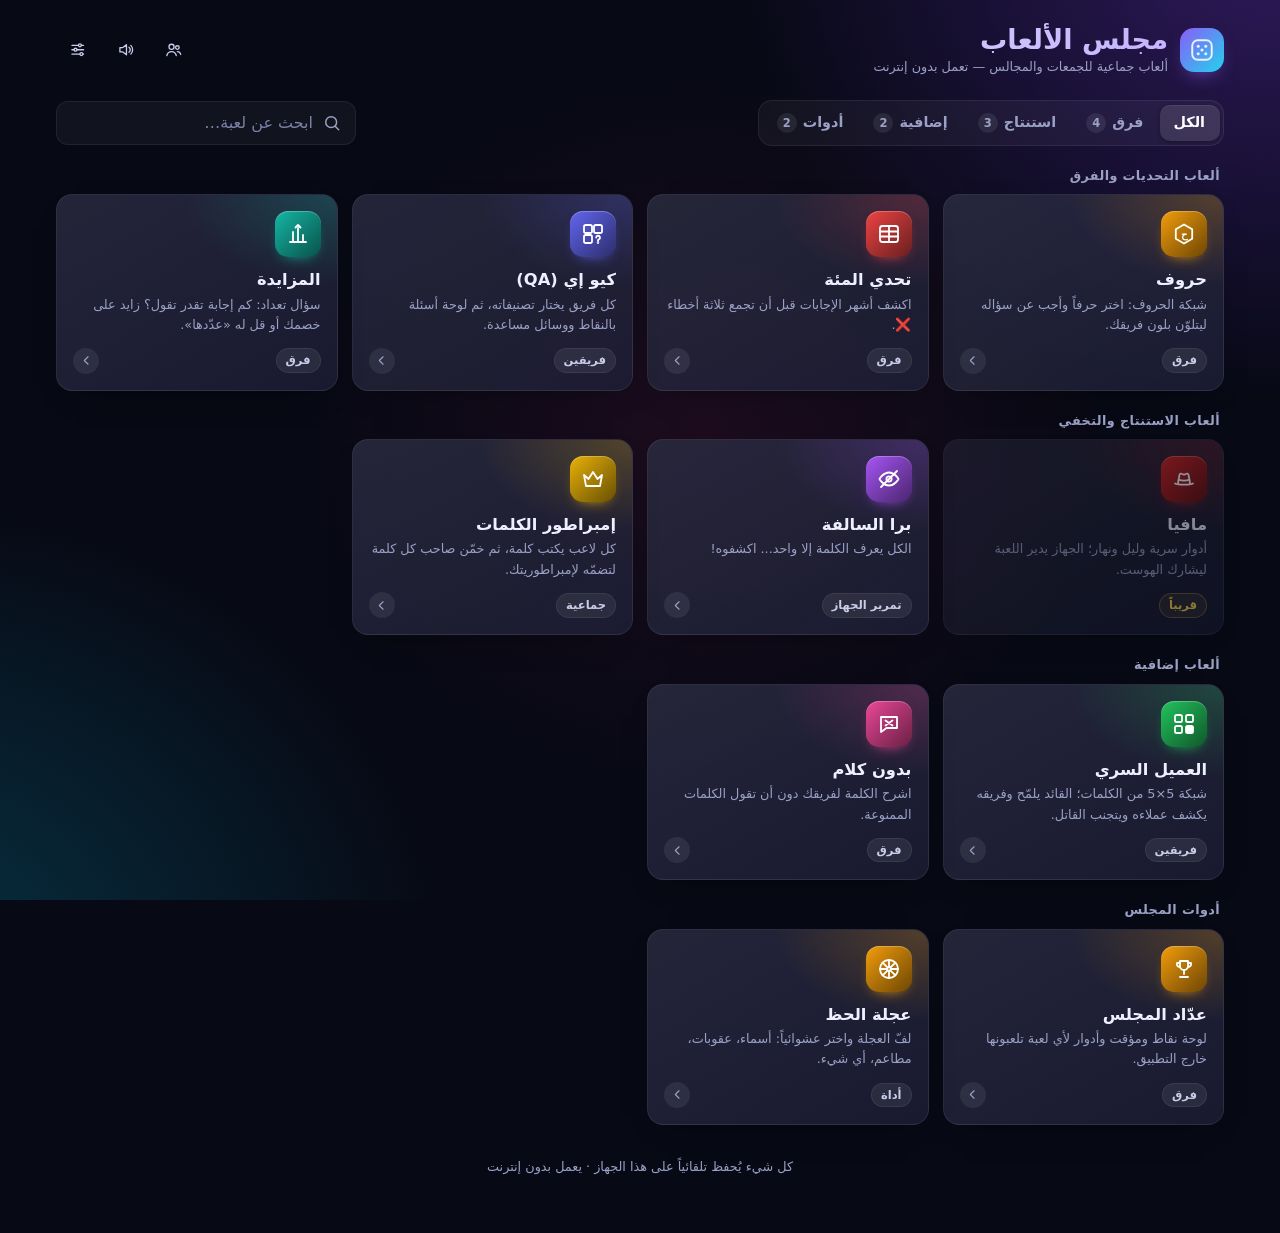
==== commit 88c162b3: "إضافة لعبة كيو إي (QA) مع واجهة سؤال محسّنة Co-Authored-By: Claude Opus 5.5 <noreply@anthropic.com> " ====
--- a/index.html
+++ b/index.html
@@ -47,12 +47,17 @@
 <script src="js/data/huroof-9.js"></script>
 <script src="js/data/huroof-10.js"></script>
 <script src="js/games/huroof.js"></script>
+<script src="js/data/trivia.js"></script>
+<script src="js/games/trivia.js"></script>
 <script src="js/data/feud.js"></script>
+<script src="js/data/feud-2.js"></script>
 <script src="js/games/feud.js"></script>
 <script src="js/data/codenames.js"></script>
+<script src="js/data/codenames-2.js"></script>
 <script src="js/games/codenames.js"></script>
 <script src="js/games/emperor.js"></script>
 <script src="js/data/outsider.js"></script>
+<script src="js/data/outsider-2.js"></script>
 <script src="js/games/outsider.js"></script>
 <script src="js/data/taboo.js"></script>
 <script src="js/games/taboo.js"></script>
--- a/css/style.css
+++ b/css/style.css
@@ -636,3 +636,127 @@
 .wh-wname { font-size: clamp(2rem, 9vw, 3.2rem); font-weight: 800; color: var(--wt, #fff); background: var(--wc); padding: 10px 26px; border-radius: 20px; box-shadow: 0 18px 40px -16px var(--wc); max-width: 100%; overflow-wrap: anywhere; animation: whPop .45s var(--ease) both; }
 @keyframes whPop { from { transform: scale(.6); opacity: 0; } to { transform: none; opacity: 1; } }
 .wh-confetti { position: fixed; inset: 0; width: 100vw; height: 100vh; pointer-events: none; z-index: 9999; }
+
+/* ===== كيو إي (QA) ===== */
+.tv-head { display: flex; align-items: center; justify-content: space-between; gap: 12px; flex-wrap: wrap; padding: 12px 16px; margin-bottom: 12px; }
+.tv-pickbar { display: grid; grid-template-columns: 1fr 1fr; gap: 10px; margin-bottom: 10px; }
+.tv-pteam { display: flex; align-items: center; justify-content: space-between; gap: 8px; padding: 10px 14px; border-radius: 14px; border: 1px solid var(--sep); background: var(--fill); border-top: 3px solid var(--tc); transition: box-shadow .2s, background .2s; }
+.tv-pteam.on { background: color-mix(in srgb, var(--tc) 14%, transparent); box-shadow: 0 0 0 1px var(--tc); }
+.tv-who { text-align: center; margin: 4px 0 12px; color: var(--muted); }
+.tv-who b { color: var(--tc); }
+.tv-cats { display: grid; grid-template-columns: repeat(auto-fill, minmax(min(100%, 140px), 1fr)); gap: 10px; }
+.tv-cat { position: relative; display: flex; flex-direction: column; align-items: center; justify-content: center; gap: 4px; min-height: 92px; padding: 12px; border-radius: 16px; cursor: pointer; font: inherit; color: var(--text); overflow: hidden;
+  border: 1px solid color-mix(in srgb, var(--cc) 40%, transparent); background: linear-gradient(160deg, color-mix(in srgb, var(--cc) 26%, transparent), rgba(255,255,255,.02)), var(--surface); transition: transform .15s var(--ease), box-shadow .2s, opacity .2s; }
+.tv-cat:active { transform: scale(.97); }
+.tv-cat-n { font-weight: 800; font-size: 1.02rem; text-align: center; }
+.tv-cat small { color: var(--muted); font-size: .74rem; }
+.tv-cat.taken { box-shadow: 0 0 0 3px var(--tc) inset; }
+.tv-cat.taken small { color: #fff; background: var(--tc); padding: 0 8px; border-radius: 10px; font-weight: 700; }
+.tv-go { display: flex; justify-content: center; margin-top: 16px; }
+
+.tv-teams { display: grid; grid-template-columns: 1fr 1fr; gap: 10px; margin-bottom: 12px; }
+.tv-team { position: relative; display: grid; grid-template-columns: 1fr auto; align-items: center; gap: 4px 8px; padding: 10px 14px; border-radius: 16px; overflow: hidden; transition: box-shadow .2s, border-color .2s; }
+.tv-team::before { content: ""; position: absolute; inset: 0 0 auto 0; height: 4px; background: var(--tc); }
+.tv-team.on { border-color: var(--tc); box-shadow: 0 0 0 1px var(--tc), 0 12px 30px -18px var(--tc); }
+.tv-tname { display: flex; align-items: center; gap: 8px; min-width: 0; }
+.tv-tname b { white-space: nowrap; overflow: hidden; text-overflow: ellipsis; }
+.tv-score { grid-row: span 2; font-size: clamp(1.6rem, 6vw, 2.4rem); font-weight: 800; font-variant-numeric: tabular-nums; color: var(--tc); text-align: left; }
+.tv-adj { display: flex; gap: 2px; }
+.tv-adj .btn.icon.sm { width: 30px; min-height: 30px; }
+.tv-helps { grid-column: 1 / -1; display: flex; gap: 6px; }
+.tv-help { width: 28px; height: 28px; border-radius: 9px; display: grid; place-items: center; background: color-mix(in srgb, var(--tc) 22%, transparent); color: #fff; }
+.tv-help .ic { width: 16px; height: 16px; }
+.tv-help.used { opacity: .3; filter: grayscale(1); }
+
+.tv-board { display: grid; grid-template-columns: repeat(3, minmax(0, 1fr)); gap: 10px; }
+@media (min-width: 900px) { .tv-board { grid-template-columns: repeat(var(--n), minmax(0, 1fr)); } }
+.tv-col { display: flex; flex-direction: column; gap: 6px; padding: 8px; border-radius: 16px; background: linear-gradient(180deg, color-mix(in srgb, var(--cc) 18%, transparent), rgba(255,255,255,.02)); border: 1px solid color-mix(in srgb, var(--cc) 35%, transparent); }
+.tv-col-h { min-height: 46px; display: grid; place-items: center; padding: 6px; border-radius: 11px; background: var(--cc); color: #fff; font-weight: 800; font-size: .92rem; text-align: center; line-height: 1.3; box-shadow: inset 0 1px 0 rgba(255,255,255,.25); }
+.tv-row { display: grid; grid-template-columns: 1fr 1fr; gap: 6px; }
+.tv-cell { min-height: 48px; border-radius: 11px; border: 1px solid rgba(255,255,255,.1); background: var(--well); color: var(--text); font: inherit; font-weight: 800; font-size: 1.05rem; font-variant-numeric: tabular-nums; cursor: pointer; transition: transform .12s var(--ease), background .15s; }
+@media (hover: hover) { .tv-cell:not(.done):hover { background: color-mix(in srgb, var(--cc) 35%, transparent); } }
+.tv-cell:active { transform: scale(.95); }
+.tv-cell.done { cursor: default; color: #fff; background: color-mix(in srgb, var(--tc, #555) 45%, rgba(0,0,0,.4)); opacity: .55; }
+@media (max-width: 420px) { .tv-board { gap: 6px; } .tv-col { padding: 5px; } .tv-col-h { font-size: .8rem; min-height: 40px; } .tv-cell { min-height: 42px; font-size: .9rem; } }
+
+.tv-emo { font-size: 1.15em; line-height: 1; }
+.tv-cat .tv-emo { font-size: 1.7rem; }
+.tv-cat-ord { position: absolute; top: 8px; inset-inline-start: 8px; width: 24px; height: 24px; border-radius: 50%; display: grid; place-items: center; background: var(--tc); color: #fff; font-style: normal; font-weight: 800; font-size: .8rem; }
+.tv-col-h { display: flex; flex-direction: column; gap: 2px; }
+.tv-cell.won { opacity: .9; background: color-mix(in srgb, var(--tc) 60%, #000); font-size: .72rem; font-weight: 700; white-space: nowrap; overflow: hidden; text-overflow: ellipsis; padding: 0 4px; }
+.tv-cell.lost { opacity: .4; background: transparent; border-style: dashed; }
+
+/* شاشة السؤال */
+.tv-qwrap { display: grid; grid-template-columns: 1fr 1fr; gap: 10px; align-items: start; }
+.tv-qwrap .tv-stage { grid-column: 1 / -1; grid-row: 2; }
+@media (min-width: 900px) { .tv-qwrap { grid-template-columns: 190px minmax(0, 1fr) 190px; gap: 16px; } .tv-qwrap .tv-stage { grid-column: 2; grid-row: 1; } .tv-qwrap > .tv-side:last-child { grid-column: 3; grid-row: 1; } }
+.tv-side { position: relative; display: flex; flex-direction: column; align-items: center; gap: 6px; padding: 12px 10px; border-radius: 20px; background: var(--surface); border: 1px solid var(--sep); overflow: hidden; transition: border-color .25s, box-shadow .25s, opacity .25s; opacity: .75; }
+.tv-side::before { content: ""; position: absolute; inset: 0 0 auto; height: 60%; background: linear-gradient(180deg, color-mix(in srgb, var(--tc) 30%, transparent), transparent); pointer-events: none; }
+.tv-side.on { opacity: 1; border-color: var(--tc); box-shadow: 0 0 0 2px var(--tc), 0 16px 40px -20px var(--tc); }
+.tv-side > * { position: relative; }
+.tv-side-name { font-weight: 800; max-width: 100%; white-space: nowrap; overflow: hidden; text-overflow: ellipsis; }
+.tv-side-score { min-width: 96px; padding: 4px 14px; border-radius: 14px; background: var(--tc); color: #fff; font-size: clamp(1.4rem, 5vw, 2.2rem); font-weight: 900; text-align: center; font-variant-numeric: tabular-nums; box-shadow: inset 0 -3px 0 rgba(0,0,0,.25); }
+.tv-side-helps { display: flex; gap: 6px; justify-content: center; flex-wrap: wrap; }
+@media (min-width: 900px) { .tv-side { padding: 18px 12px; } .tv-side-helps { flex-direction: column; width: 100%; } }
+.tv-lf { display: inline-flex; flex-direction: column; align-items: center; gap: 2px; min-width: 44px; padding: 6px; border-radius: 14px; border: 1px solid color-mix(in srgb, var(--tc) 50%, transparent); background: color-mix(in srgb, var(--tc) 14%, transparent); color: var(--text); font: inherit; cursor: default; }
+.tv-lf span { display: grid; place-items: center; width: 30px; height: 30px; border-radius: 50%; background: color-mix(in srgb, var(--tc) 40%, transparent); }
+.tv-lf .ic { width: 17px; height: 17px; }
+.tv-lf small { display: none; font-size: .72rem; font-weight: 600; }
+@media (min-width: 900px) { .tv-lf { flex-direction: row; gap: 8px; padding: 6px 8px; } .tv-lf small { display: inline; } }
+.tv-lf.can { cursor: pointer; border-style: dashed; }
+@media (hover: hover) { .tv-lf.can:hover { background: color-mix(in srgb, var(--tc) 30%, transparent); } }
+.tv-lf.can:active { transform: scale(.95); }
+.tv-lf.now { background: var(--tc); color: #fff; border-color: transparent; }
+.tv-lf.used:not(.now) { opacity: .3; filter: grayscale(1); }
+.tv-lf.used:not(.now) span { position: relative; }
+.tv-lf.used:not(.now) span::after { content: ""; position: absolute; width: 120%; height: 2px; background: currentColor; transform: rotate(-45deg); }
+
+.tv-stage { position: relative; display: flex; flex-direction: column; gap: 12px; padding: 14px; border-radius: 24px; border: 1px solid color-mix(in srgb, var(--cc) 45%, transparent);
+  background: radial-gradient(120% 70% at 50% 0%, color-mix(in srgb, var(--cc) 26%, transparent), transparent 70%), var(--surface); }
+.tv-st-top { display: grid; grid-template-columns: 1fr auto 1fr; align-items: center; gap: 8px; }
+.tv-st-cat { justify-self: start; display: inline-flex; align-items: center; gap: 6px; padding: 6px 12px; border-radius: 999px; background: var(--cc); color: #fff; font-size: .9rem; max-width: 100%; }
+.tv-st-cat b { white-space: nowrap; overflow: hidden; text-overflow: ellipsis; }
+.tv-st-pts { justify-self: end; display: flex; flex-direction: column; align-items: center; line-height: 1; padding: 8px 12px; border-radius: 16px; border: 2px solid var(--cc); background: color-mix(in srgb, var(--cc) 16%, transparent); }
+.tv-st-pts b { font-size: clamp(1.4rem, 5vw, 2rem); font-weight: 900; font-variant-numeric: tabular-nums; }
+.tv-st-pts small { font-size: .7rem; color: var(--muted); margin-top: 2px; }
+.tv-timer { flex-direction: column; gap: 4px; }
+.tv-timer .t-face { width: 92px; height: 92px; }
+.tv-timer .t-text { font-size: 1.6rem; }
+.tv-timer .t-fg { stroke: var(--tc); }
+.tv-timer .t-btns { flex-direction: row; }
+@media (max-width: 420px) { .tv-timer .t-face { width: 74px; height: 74px; } .tv-timer .t-text { font-size: 1.3rem; } .tv-st-cat { padding: 5px 9px; font-size: .8rem; } }
+.tv-banner { align-self: center; display: inline-flex; align-items: center; gap: 6px; flex-wrap: wrap; justify-content: center; padding: 6px 16px; border-radius: 999px; background: color-mix(in srgb, var(--tc) 22%, transparent); border: 1px solid color-mix(in srgb, var(--tc) 60%, transparent); }
+.tv-banner b { color: #fff; }
+.tv-banner span { display: grid; }
+.tv-banner .ic { width: 16px; height: 16px; }
+.tv-banner.steal { background: var(--tc); color: #fff; animation: viewIn .35s var(--ease); }
+.tv-banner-h { display: inline-flex; gap: 4px; }
+.tv-banner-h i { font-style: normal; font-size: .72rem; font-weight: 700; padding: 2px 8px; border-radius: 999px; background: rgba(0,0,0,.3); }
+.tv-card { min-height: 150px; display: grid; place-items: center; padding: 22px 18px; border-radius: 20px; background: linear-gradient(180deg, rgba(255,255,255,.07), rgba(255,255,255,.02)); border: 1px solid rgba(255,255,255,.1); box-shadow: inset 0 1px 0 rgba(255,255,255,.08); }
+.tv-card-q { margin: 0; font-size: clamp(1.3rem, 4.4vw, 2.3rem); font-weight: 800; line-height: 1.6; text-align: center; }
+@media (min-width: 900px) { .tv-card { min-height: 220px; } }
+.tv-ansbtn, .tv-stealbtn, .tv-jb { display: inline-flex; align-items: center; justify-content: center; gap: 8px; font: inherit; font-weight: 800; cursor: pointer; border: 0; transition: transform .12s var(--ease), filter .15s; }
+.tv-ansbtn span, .tv-stealbtn span, .tv-jb span { display: grid; }
+.tv-ansbtn:active, .tv-stealbtn:active, .tv-jb:active { transform: scale(.97); }
+.tv-ansbtn { align-self: center; min-height: 56px; min-width: min(100%, 260px); padding: 0 28px; border-radius: 999px; font-size: 1.15rem; color: #fff; background: linear-gradient(180deg, color-mix(in srgb, var(--cc) 80%, #fff 0%), color-mix(in srgb, var(--cc) 70%, #000)); box-shadow: 0 10px 24px -12px var(--cc), inset 0 1px 0 rgba(255,255,255,.3); }
+.tv-stealbtn { align-self: center; min-height: 40px; padding: 0 16px; border-radius: 999px; background: transparent; color: var(--text); border: 1px dashed var(--tc); font-size: .88rem; font-weight: 600; }
+.tv-reveal { align-self: center; display: flex; flex-direction: column; align-items: center; gap: 2px; min-width: min(100%, 300px); padding: 12px 24px; border-radius: 18px; background: linear-gradient(180deg, rgba(34,197,94,.25), rgba(34,197,94,.1)); border: 1px solid rgba(34,197,94,.55); animation: tvFlip .45s var(--ease); }
+.tv-reveal small { color: #86efac; font-size: .78rem; font-weight: 700; }
+.tv-reveal b { font-size: clamp(1.2rem, 4vw, 1.8rem); text-align: center; }
+@keyframes tvFlip { from { transform: perspective(600px) rotateX(80deg); opacity: 0; } to { transform: none; opacity: 1; } }
+.tv-judge { display: flex; flex-direction: column; align-items: center; gap: 8px; padding-top: 12px; border-top: 1px solid var(--sep); animation: viewIn .3s var(--ease); }
+.tv-judge p { margin: 0; font-weight: 700; color: var(--muted); }
+.tv-judge-btns { display: grid; grid-template-columns: 1fr 1fr; gap: 8px; width: 100%; max-width: 560px; }
+.tv-jb { min-height: 54px; padding: 0 12px; border-radius: 16px; color: #fff; font-size: 1.02rem; background: var(--tc); box-shadow: inset 0 -3px 0 rgba(0,0,0,.25); min-width: 0; }
+.tv-jb.none { grid-column: 1 / -1; min-height: 44px; background: var(--fill); color: var(--text); border: 1px solid var(--sep); box-shadow: none; font-weight: 600; }
+@media (min-width: 640px) { .tv-judge-btns { grid-template-columns: 1fr 1fr auto; } .tv-jb.none { grid-column: auto; min-height: 54px; padding: 0 18px; } }
+@media (hover: hover) { .tv-ansbtn:hover, .tv-jb:hover { filter: brightness(1.1); } }
+.tv-st-foot { display: flex; justify-content: space-between; gap: 8px; flex-wrap: wrap; padding-top: 4px; }
+
+.tv-over { display: flex; flex-direction: column; align-items: center; gap: 10px; padding: 28px 16px; text-align: center; margin-bottom: 12px; border-color: var(--tc); }
+.tv-trophy { width: 72px; height: 72px; border-radius: 22px; display: grid; place-items: center; background: var(--tc); color: #fff; animation: viewIn .5s var(--ease); }
+.tv-trophy .ic { width: 40px; height: 40px; }
+.tv-wins { display: flex; gap: 6px; flex-wrap: wrap; justify-content: center; }
+.tv-log { margin-top: 12px; padding: 10px 16px; }
+.tv-log summary { cursor: pointer; font-weight: 700; }
+.tv-log ul { margin: 8px 0 0; padding-inline-start: 18px; color: var(--muted); font-size: .88rem; }
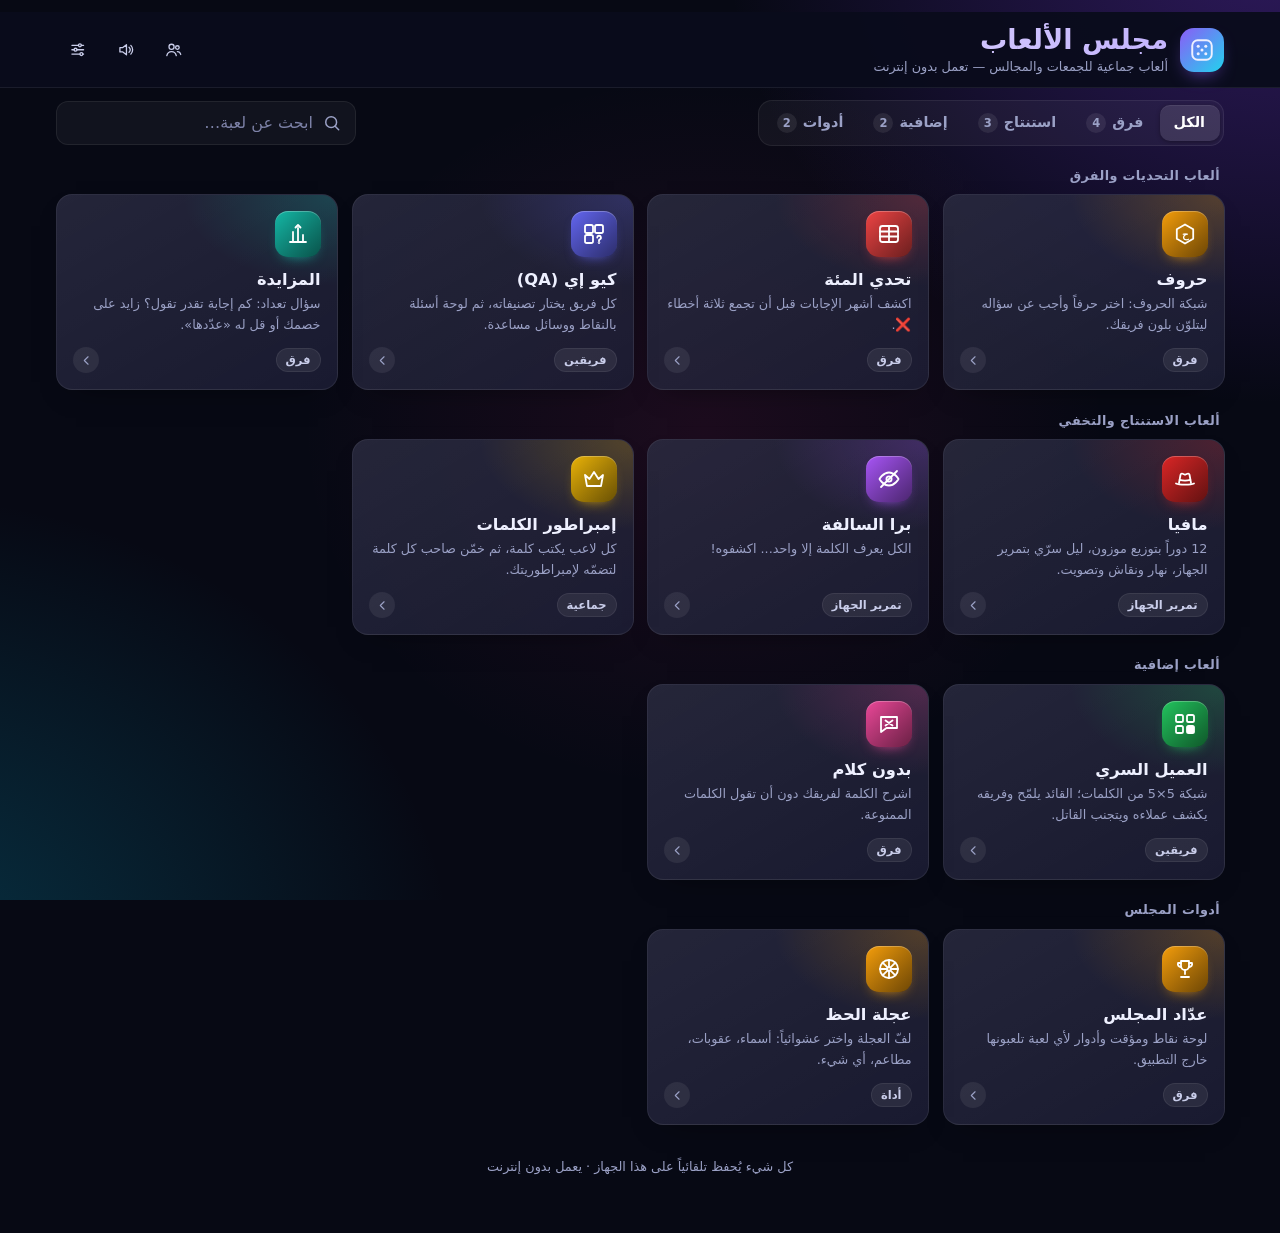
==== commit 1a7085a2: "مافيا (المرحلة 5) + حركات الموقع + توسيع +100 لكل بنوك الألعاب - مافيا: 12 دوراً بأوزان وتوزيع تلقائ" ====
--- a/index.html
+++ b/index.html
@@ -46,22 +46,31 @@
 <script src="js/data/huroof-8.js"></script>
 <script src="js/data/huroof-9.js"></script>
 <script src="js/data/huroof-10.js"></script>
+<script src="js/data/huroof-11.js"></script>
+<script src="js/data/huroof-12.js"></script>
 <script src="js/games/huroof.js"></script>
 <script src="js/data/trivia.js"></script>
+<script src="js/data/trivia-2.js"></script>
 <script src="js/games/trivia.js"></script>
 <script src="js/data/feud.js"></script>
 <script src="js/data/feud-2.js"></script>
+<script src="js/data/feud-3.js"></script>
 <script src="js/games/feud.js"></script>
 <script src="js/data/codenames.js"></script>
 <script src="js/data/codenames-2.js"></script>
+<script src="js/data/codenames-3.js"></script>
 <script src="js/games/codenames.js"></script>
 <script src="js/games/emperor.js"></script>
 <script src="js/data/outsider.js"></script>
 <script src="js/data/outsider-2.js"></script>
+<script src="js/data/outsider-3.js"></script>
 <script src="js/games/outsider.js"></script>
+<script src="js/games/mafia.js"></script>
 <script src="js/data/taboo.js"></script>
+<script src="js/data/taboo-2.js"></script>
 <script src="js/games/taboo.js"></script>
 <script src="js/data/bid.js"></script>
+<script src="js/data/bid-2.js"></script>
 <script src="js/games/bid.js"></script>
 <script src="js/games/wheel.js"></script>
 
--- a/css/style.css
+++ b/css/style.css
@@ -760,3 +760,159 @@
 .tv-log { margin-top: 12px; padding: 10px 16px; }
 .tv-log summary { cursor: pointer; font-weight: 700; }
 .tv-log ul { margin: 8px 0 0; padding-inline-start: 18px; color: var(--muted); font-size: .88rem; }
+
+/* ===== حركات الموقع (مرة وحدة عند الظهور فقط — ولا شيء يشتغل باستمرار) ===== */
+@keyframes cardIn { from { opacity: 0; transform: translateY(14px) scale(.97); } }
+@keyframes brandIn { 0% { opacity: 0; transform: scale(.4) rotate(-25deg); } 60% { transform: scale(1.08) rotate(6deg); } }
+@keyframes phaseIn { from { opacity: 0; transform: translateY(10px); } }
+@keyframes dotPing { 0% { box-shadow: 0 0 0 0 rgba(34,197,94,.6); } 100% { box-shadow: 0 0 0 8px rgba(34,197,94,0); } }
+@keyframes slideIn { from { opacity: 0; transform: translateX(-14px); } }
+.game-grid > .game-card { animation: cardIn .5s var(--ease) both; animation-delay: calc(var(--i, 0) * 45ms); }
+.cat-title { animation: slideIn .4s var(--ease) both; }
+.brand-mark { animation: brandIn .8s var(--ease) both; }
+.resume { animation: cardIn .45s var(--ease) both; }
+.live-dot { animation: dotPing 1.2s ease-out 3; }
+.gc-icon { transition: transform .35s var(--ease); }
+@media (hover: hover) {
+  .game-card:not(.soon):hover .gc-icon { transform: rotate(-8deg) scale(1.08); }
+  .btn.primary { position: relative; overflow: hidden; }
+  .btn.primary::after { content: ""; position: absolute; inset: 0; background: linear-gradient(100deg, transparent 30%, rgba(255,255,255,.28) 50%, transparent 70%); transform: translateX(-120%); transition: transform .6s var(--ease); pointer-events: none; }
+  .btn.primary:hover::after { transform: translateX(120%); }
+}
+.ph-in { animation: phaseIn .4s var(--ease) both; animation-delay: calc(var(--k, 0) * 50ms); }
+.modal { transition: transform .38s cubic-bezier(.2, 1.3, .4, 1); }
+.toast { transition: opacity .3s, transform .4s cubic-bezier(.2, 1.4, .4, 1); }
+.toast:not(.show) { transform: translateY(14px) scale(.95); }
+.tab span { transition: transform .25s var(--ease), background .2s, color .2s; }
+.tab.on span { transform: scale(1.1); }
+
+/* ===== مافيا ===== */
+.mf-head { display: flex; align-items: center; justify-content: space-between; gap: 12px; flex-wrap: wrap; padding: 12px 16px; margin-bottom: 12px; }
+.mf-emb { --s: 56px; width: var(--s); height: var(--s); flex: none; border-radius: 30%; display: grid; place-items: center; position: relative;
+  background: radial-gradient(120% 120% at 30% 20%, color-mix(in srgb, var(--rc) 70%, #fff 0%), color-mix(in srgb, var(--rc) 55%, #000)); box-shadow: inset 0 1px 0 rgba(255,255,255,.3), inset 0 -4px 10px rgba(0,0,0,.3), 0 8px 22px -10px var(--rc); }
+.mf-emb svg { width: 64%; height: 64%; filter: drop-shadow(0 2px 2px rgba(0,0,0,.35)); }
+.mf-emb.sm { --s: 40px; border-radius: 12px; }
+.mf-emb.md { --s: 52px; }
+.mf-emb.lg { --s: 76px; border-radius: 24px; }
+.mf-emb.xl { --s: 104px; border-radius: 32px; }
+.mf-emb.pop { animation: mfPop .6s cubic-bezier(.2, 1.4, .4, 1) both; }
+.mf-emb.shake { animation: mfShake .6s ease both .2s; }
+.mf-emb.moon { background: radial-gradient(circle at 35% 30%, #6366f1, #1e1b4b); animation: mfFloat 3s ease-in-out 2 both; }
+.mf-emb.sunrise { background: radial-gradient(circle at 50% 40%, #fbbf24, #b45309); animation: mfRise .9s var(--ease) both; }
+.mf-emb.sunrise svg { animation: mfSpin 1.4s var(--ease) both; }
+@keyframes mfPop { 0% { transform: scale(.3) rotate(-12deg); opacity: 0; } 100% { transform: none; opacity: 1; } }
+@keyframes mfShake { 20%, 60% { transform: translateX(-4px) rotate(-4deg); } 40%, 80% { transform: translateX(4px) rotate(4deg); } }
+@keyframes mfFloat { 50% { transform: translateY(-6px); } }
+@keyframes mfRise { from { transform: translateY(40px) scale(.7); opacity: 0; } }
+@keyframes mfSpin { from { transform: rotate(-90deg); } }
+@keyframes mfTwinkle { 0%, 100% { opacity: .2; transform: scale(.6); } 50% { opacity: 1; transform: none; } }
+@keyframes mfFlip { from { transform: perspective(900px) rotateY(90deg); opacity: .3; } to { transform: none; opacity: 1; } }
+
+.mf-hero { display: flex; align-items: center; gap: 16px; margin-bottom: 14px; }
+.mf-hero h2 { font-size: 1.6rem; }
+.mf-seat { font-style: normal; font-size: .72rem; font-weight: 800; width: 18px; height: 18px; display: inline-grid; place-items: center; border-radius: 50%; background: rgba(255,255,255,.12); margin-inline-end: 2px; }
+.mf-pass { position: relative; overflow: hidden; display: flex; flex-direction: column; align-items: center; gap: 12px; padding: 26px 16px; text-align: center; max-width: 560px; margin: 0 auto; }
+.mf-pass h2 { font-size: clamp(1.5rem, 5vw, 2.1rem); }
+.mf-pass.flip { animation: mfFlip .5s var(--ease) both; }
+.mf-pass.act { align-items: stretch; text-align: right; }
+.mf-pass.act > .btn { align-self: center; }
+.mf-cardback { width: 120px; height: 160px; border-radius: 18px; display: grid; place-items: center; background: repeating-linear-gradient(45deg, #2a0e14 0 10px, #3a1219 10px 20px); border: 2px solid rgba(220,38,38,.6); box-shadow: 0 16px 34px -18px #dc2626, inset 0 0 0 6px rgba(0,0,0,.25); animation: mfPop .5s var(--ease) both; }
+.mf-cardback div { width: 64px; height: 64px; opacity: .85; }
+.mf-card { position: relative; display: flex; flex-direction: column; align-items: center; gap: 8px; padding: 6px 4px; width: 100%; }
+.mf-card-glow { position: absolute; inset: -40px -20px auto; height: 200px; background: radial-gradient(closest-side, color-mix(in srgb, var(--rc) 45%, transparent), transparent); pointer-events: none; }
+.mf-card > * { position: relative; }
+.mf-card h2 { color: #fff; font-size: 2rem; }
+.mf-side { display: inline-block; font-size: .72rem; font-weight: 800; padding: 2px 10px; border-radius: 999px; color: #fff; background: color-mix(in srgb, var(--sc) 75%, #000); }
+.mf-desc { color: var(--muted); line-height: 1.8; max-width: 420px; }
+.mf-mates { display: flex; flex-direction: column; gap: 6px; align-items: center; padding: 10px 14px; border-radius: 14px; background: rgba(220,38,38,.12); border: 1px solid rgba(220,38,38,.35); }
+.mf-mate-list { display: flex; flex-wrap: wrap; gap: 6px; justify-content: center; }
+.mf-mate { display: inline-flex; align-items: center; gap: 6px; font-weight: 700; }
+.mf-mate.dead { opacity: .45; text-decoration: line-through; }
+.mf-rtag { font-size: .7rem; font-weight: 700; padding: 1px 8px; border-radius: 999px; background: color-mix(in srgb, var(--rc) 35%, transparent); border: 1px solid color-mix(in srgb, var(--rc) 70%, transparent); }
+
+.mf-bal { display: grid; gap: 12px; padding: 14px 16px; margin-bottom: 12px; }
+.mf-bal .seg { justify-self: center; }
+.mf-meter-bar { position: relative; height: 10px; border-radius: 999px; background: linear-gradient(90deg, #ef4444, #f59e0b 35%, #22c55e 50%, #f59e0b 65%, #3b82f6); opacity: .9; }
+[dir="rtl"] .mf-meter-bar { background: linear-gradient(-90deg, #3b82f6, #22c55e 50%, #ef4444); }
+.mf-meter-dot { position: absolute; top: 50%; width: 22px; height: 22px; margin-inline-start: -11px; border-radius: 50%; border: 3px solid #fff; transform: translateY(-50%); box-shadow: 0 2px 8px rgba(0,0,0,.5); transition: inset-inline-start .45s cubic-bezier(.2, 1.3, .4, 1); }
+.mf-meter-lbl { display: flex; justify-content: space-between; align-items: center; margin-top: 6px; }
+.mf-meter-lbl small { color: var(--muted); }
+.mf-count { text-align: center; font-weight: 700; }
+.mf-count.bad { color: var(--danger); }
+.mf-roles { display: grid; gap: 12px; grid-template-columns: repeat(auto-fit, minmax(min(100%, 300px), 1fr)); }
+.mf-rgroup { padding: 12px; display: grid; gap: 6px; align-content: start; }
+.mf-rgroup h3 { font-size: .95rem; padding: 0 4px 4px; }
+.mf-rrow { display: flex; align-items: center; gap: 10px; padding: 6px; border-radius: 14px; border: 1px solid transparent; transition: background .2s, border-color .2s; }
+.mf-rrow:not(.on) .mf-emb { filter: grayscale(.8); opacity: .55; }
+.mf-rrow.on { background: color-mix(in srgb, var(--rc) 12%, transparent); border-color: color-mix(in srgb, var(--rc) 35%, transparent); }
+.mf-rinfo { flex: 1; display: flex; flex-direction: column; min-width: 0; }
+.mf-rinfo small { color: var(--muted); font-size: .72rem; direction: ltr; text-align: right; }
+.mf-guide { display: grid; gap: 10px; }
+.mf-gi { display: flex; gap: 12px; align-items: flex-start; }
+.mf-gi p { line-height: 1.7; margin-top: 2px; }
+
+.mf-night { background: radial-gradient(120% 90% at 50% 0%, #1e1b4b, #0b0a1f 70%); border-color: rgba(99,102,241,.35); }
+.mf-stars { position: absolute; inset: 0; pointer-events: none; }
+.mf-stars i { position: absolute; left: var(--x); top: var(--y); width: 3px; height: 3px; border-radius: 50%; background: #fff; opacity: .3; animation: mfTwinkle 2.4s ease-in-out var(--d) 3; }
+.mf-night > *:not(.mf-stars) { position: relative; }
+.mf-me { display: flex; align-items: center; gap: 12px; padding-bottom: 10px; border-bottom: 1px solid var(--sep); }
+.mf-me > div:last-child { display: flex; flex-direction: column; }
+.mf-task { display: grid; gap: 10px; }
+.mf-task h3 { font-size: 1rem; margin-top: 4px; }
+.mf-hint { color: var(--muted); line-height: 1.7; }
+.mf-targets { display: grid; grid-template-columns: repeat(auto-fill, minmax(min(100%, 140px), 1fr)); gap: 8px; }
+.mf-tg { display: flex; align-items: center; gap: 8px; min-height: 48px; padding: 6px 10px; border-radius: 14px; border: 1px solid var(--sep); background: var(--fill); color: var(--text); font: inherit; font-weight: 600; cursor: pointer; text-align: right; flex-wrap: wrap; transition: transform .15s var(--ease), background .15s, border-color .15s; }
+.mf-tg:active { transform: scale(.96); }
+.mf-tg.on { background: color-mix(in srgb, var(--accent) 30%, transparent); border-color: var(--accent); box-shadow: 0 0 0 2px var(--accent); animation: mfPop .3s var(--ease); }
+.mf-tg.dis { opacity: .35; cursor: not-allowed; }
+.mf-tg-av { width: 30px; height: 30px; flex: none; border-radius: 50%; display: grid; place-items: center; font-style: normal; font-weight: 800; background: rgba(255,255,255,.1); }
+.mf-tg-av span, .mf-tg-av svg { width: 18px; height: 18px; display: grid; }
+.mf-pk { width: 100%; font-size: .7rem; color: #fca5a5; }
+.mf-inv { display: flex; flex-direction: column; align-items: center; gap: 6px; padding: 16px; border-radius: 16px; text-align: center; }
+.mf-inv b { font-size: 1.3rem; }
+.mf-inv.bad { background: rgba(220,38,38,.15); border: 1px solid rgba(220,38,38,.5); color: #fca5a5; }
+.mf-inv.good { background: rgba(34,197,94,.12); border: 1px solid rgba(34,197,94,.45); color: #86efac; }
+.mf-check { display: flex; align-items: center; gap: 10px; padding: 10px 12px; border-radius: 12px; background: var(--fill); cursor: pointer; }
+.mf-check input { width: 20px; height: 20px; accent-color: var(--accent); }
+
+.mf-dawn { display: flex; flex-direction: column; align-items: center; gap: 14px; padding: 24px 16px; text-align: center; max-width: 620px; margin: 0 auto;
+  background: linear-gradient(180deg, rgba(245,158,11,.18), transparent 60%), var(--surface); }
+.mf-deaths { display: grid; gap: 8px; width: 100%; }
+.mf-death { display: flex; align-items: center; gap: 12px; padding: 10px 12px; border-radius: 16px; background: rgba(0,0,0,.3); border: 1px solid rgba(239,68,68,.35); text-align: right; animation: cardIn .5s var(--ease) both; animation-delay: calc(.3s + var(--i) * .15s); }
+.mf-death > div:not(.mf-emb) { flex: 1; display: flex; flex-direction: column; }
+.mf-dtag { font-weight: 800; padding: 3px 12px; border-radius: 999px; background: rgba(239,68,68,.2); color: #fecaca; }
+.mf-dtag.big { font-size: 1.05rem; padding: 5px 16px; }
+.mf-calm { color: #86efac; }
+.mf-note { display: flex; align-items: center; gap: 10px; width: 100%; padding: 8px 12px; border-radius: 14px; background: color-mix(in srgb, var(--rc) 14%, transparent); border: 1px solid color-mix(in srgb, var(--rc) 40%, transparent); text-align: right; animation: cardIn .45s var(--ease) both .5s; }
+
+.mf-day { display: flex; align-items: center; gap: 14px; padding: 14px 16px; margin-bottom: 12px; flex-wrap: wrap; }
+.mf-day > div:nth-child(2) { flex: 1; min-width: 160px; }
+.mf-board { display: grid; grid-template-columns: repeat(auto-fill, minmax(min(100%, 150px), 1fr)); gap: 8px; }
+.mf-pl { display: flex; align-items: center; gap: 8px; padding: 8px 10px; border-radius: 14px; background: var(--fill); border: 1px solid var(--sep); flex-wrap: wrap; transition: opacity .3s, filter .3s; }
+.mf-pl span { font-weight: 700; }
+.mf-pl small { width: 100%; font-size: .72rem; color: var(--muted); }
+.mf-pl small.mayor { color: #fde047; }
+.mf-pl.dead { opacity: .45; filter: grayscale(1); }
+.mf-pl.dead span { text-decoration: line-through; }
+.mf-pl.mute { border-color: rgba(159,18,57,.6); }
+
+.mf-tally { display: grid; gap: 6px; width: 100%; max-width: 420px; }
+.mf-bar { display: grid; grid-template-columns: 90px 1fr 28px; align-items: center; gap: 8px; text-align: right; }
+.mf-bar span { white-space: nowrap; overflow: hidden; text-overflow: ellipsis; font-size: .88rem; }
+.mf-bar i { height: 10px; border-radius: 999px; background: linear-gradient(90deg, var(--accent), var(--accent-2)); width: var(--w); transform-origin: right; animation: mfGrow .7s var(--ease) both; animation-delay: calc(var(--i) * .1s); }
+@keyframes mfGrow { from { transform: scaleX(0); } }
+
+.mf-over { position: relative; overflow: hidden; display: flex; flex-direction: column; align-items: center; gap: 12px; padding: 30px 16px; text-align: center; margin-bottom: 12px; border-color: var(--rc);
+  background: radial-gradient(100% 80% at 50% 0%, color-mix(in srgb, var(--rc) 28%, transparent), transparent 70%), var(--surface); }
+.mf-over h2 { font-size: 2rem; }
+.mf-over > *:not(.mf-burst) { position: relative; }
+.mf-burst { position: absolute; left: 50%; top: 80px; pointer-events: none; }
+.mf-burst i { position: absolute; width: 4px; height: 26px; border-radius: 4px; background: var(--rc); transform: rotate(var(--a)) translateY(-70px); opacity: 0; animation: mfRay 1s var(--ease) both .2s; }
+@keyframes mfRay { 0% { opacity: 0; transform: rotate(var(--a)) translateY(-30px) scaleY(.3); } 40% { opacity: 1; } 100% { opacity: 0; transform: rotate(var(--a)) translateY(-110px); } }
+.mf-final { display: grid; grid-template-columns: repeat(auto-fill, minmax(min(100%, 130px), 1fr)); gap: 8px; }
+.mf-fc { display: flex; flex-direction: column; align-items: center; gap: 4px; padding: 12px 8px; border-radius: 16px; text-align: center; background: color-mix(in srgb, var(--rc) 12%, var(--surface)); border: 1px solid color-mix(in srgb, var(--rc) 40%, transparent); animation: cardIn .45s var(--ease) both; animation-delay: calc(var(--i) * 50ms); }
+.mf-fc small { color: var(--muted); font-size: .76rem; }
+.mf-fc.dead .mf-emb { filter: grayscale(.7); }
+.mf-fs { font-size: .68rem; padding: 1px 8px; border-radius: 999px; background: rgba(255,255,255,.08); }
+.mf-fc.dead .mf-fs { color: #fca5a5; }
+.row.center { justify-content: center; }
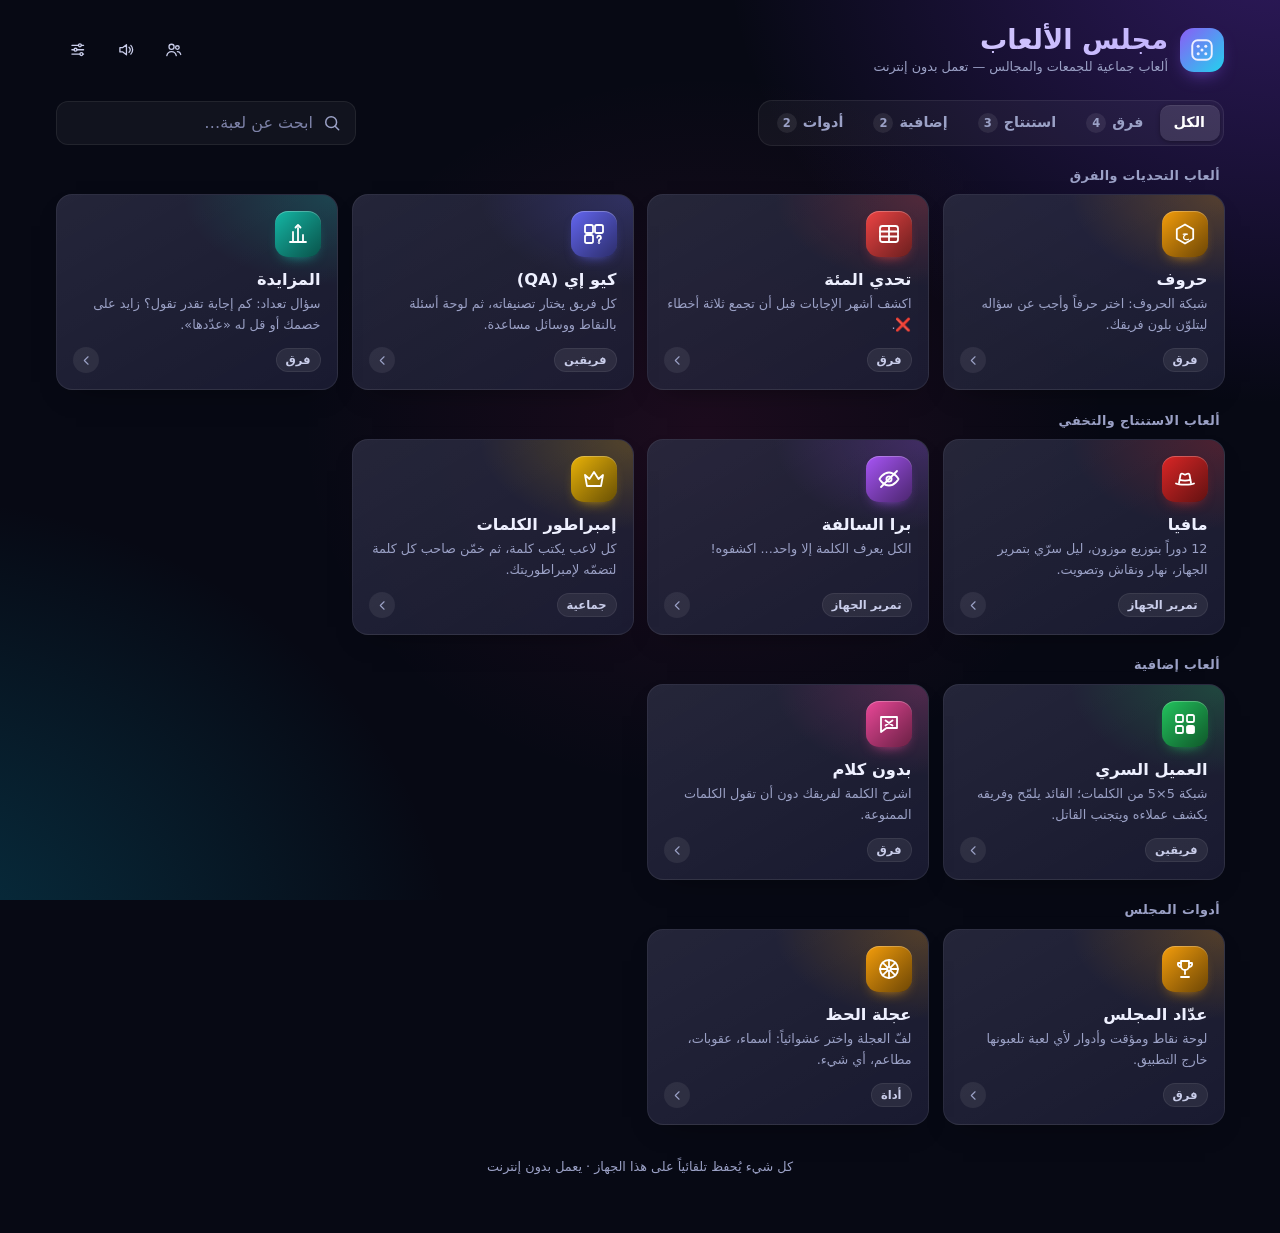
==== commit 435b945d: "حروف: الدفعات 13–19 (+1622 سؤالاً) وتحدي المئة +101 سؤال Co-Authored-By: Claude Opus 5.5 <noreply@an" ====
--- a/index.html
+++ b/index.html
@@ -48,6 +48,13 @@
 <script src="js/data/huroof-10.js"></script>
 <script src="js/data/huroof-11.js"></script>
 <script src="js/data/huroof-12.js"></script>
+<script src="js/data/huroof-13.js"></script>
+<script src="js/data/huroof-14.js"></script>
+<script src="js/data/huroof-15.js"></script>
+<script src="js/data/huroof-16.js"></script>
+<script src="js/data/huroof-17.js"></script>
+<script src="js/data/huroof-18.js"></script>
+<script src="js/data/huroof-19.js"></script>
 <script src="js/games/huroof.js"></script>
 <script src="js/data/trivia.js"></script>
 <script src="js/data/trivia-2.js"></script>
@@ -55,6 +62,7 @@
 <script src="js/data/feud.js"></script>
 <script src="js/data/feud-2.js"></script>
 <script src="js/data/feud-3.js"></script>
+<script src="js/data/feud-4.js"></script>
 <script src="js/games/feud.js"></script>
 <script src="js/data/codenames.js"></script>
 <script src="js/data/codenames-2.js"></script>
